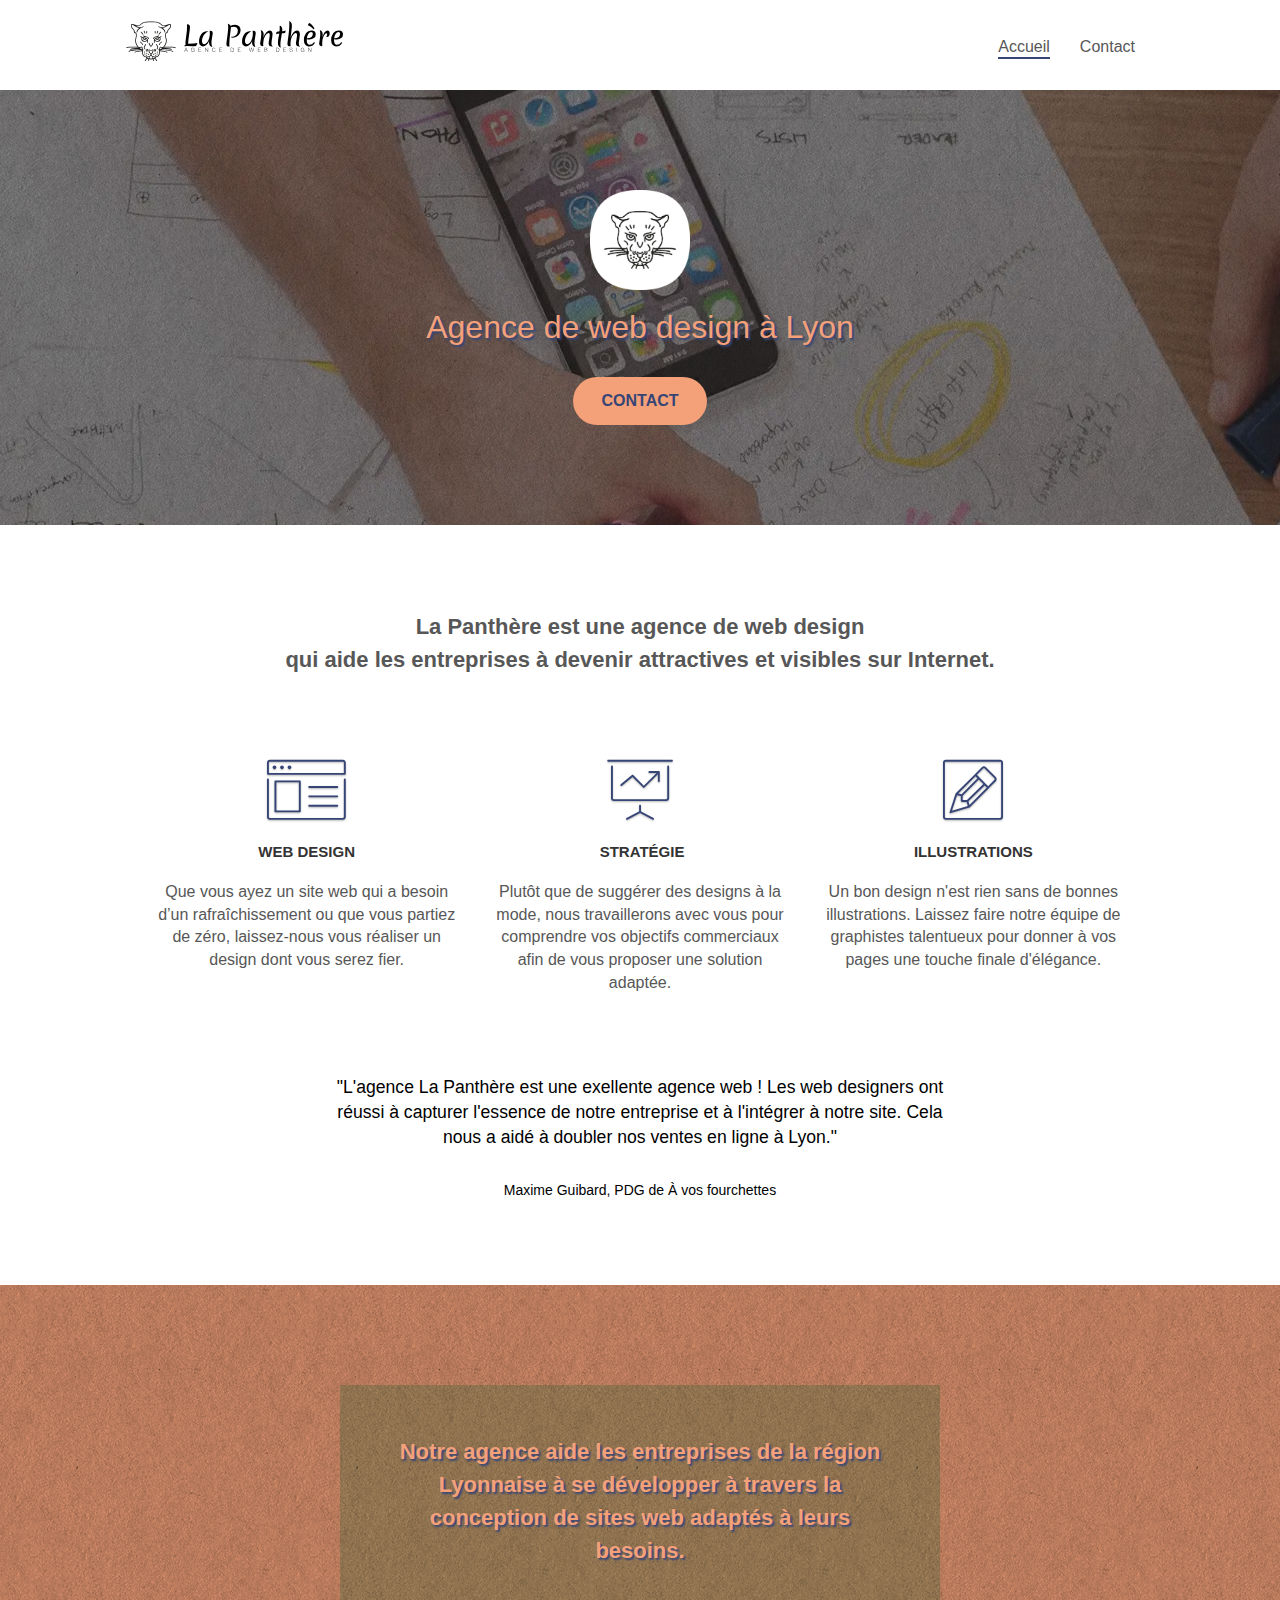
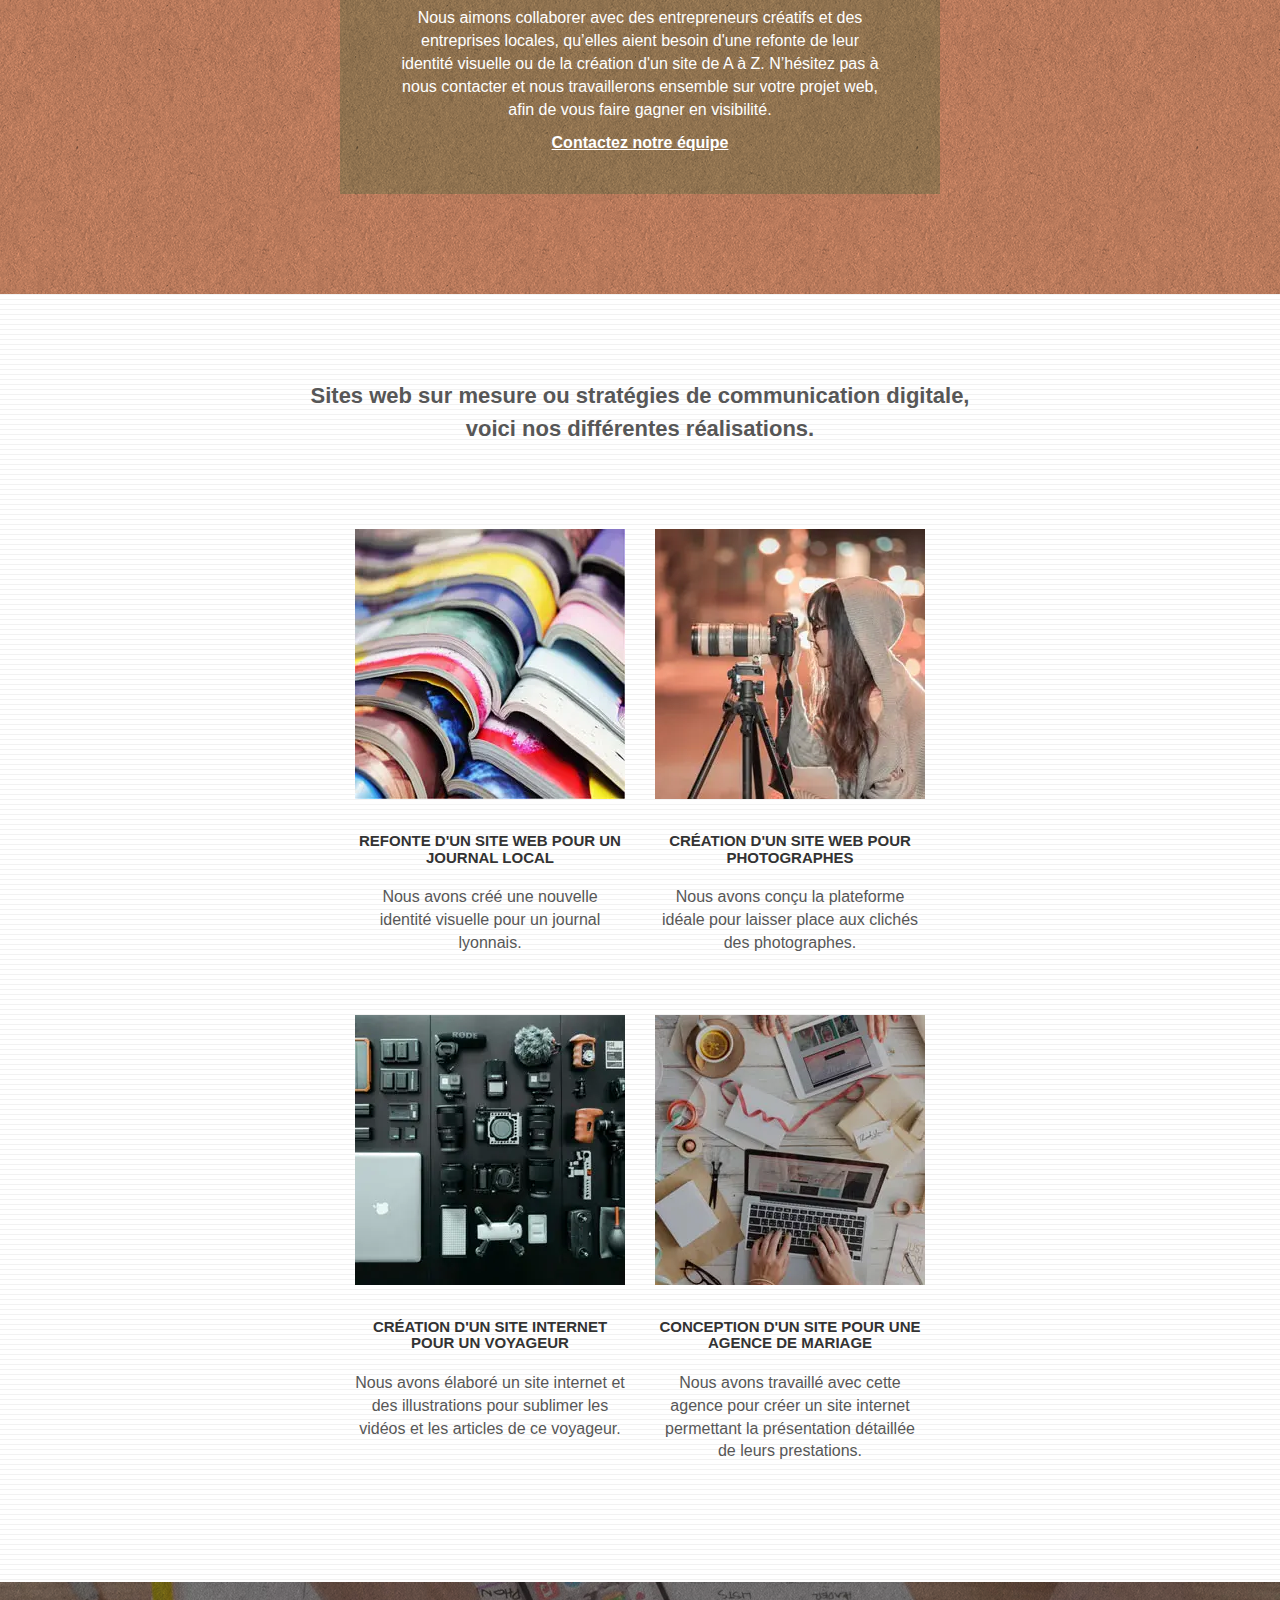
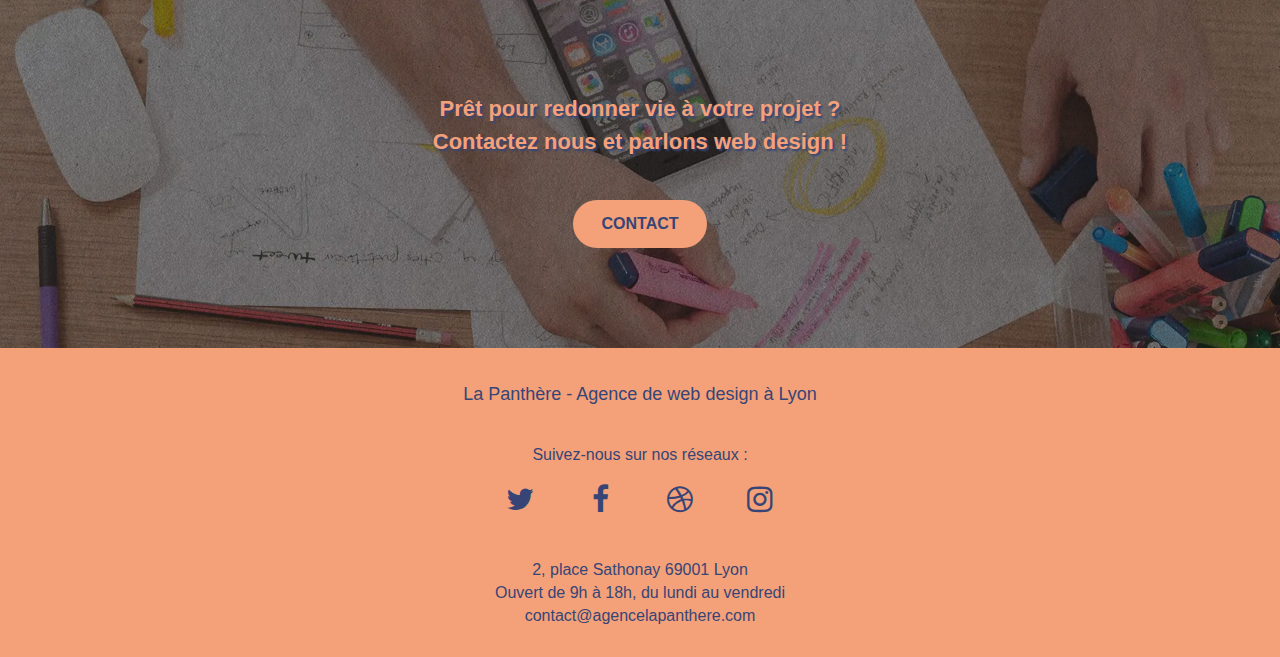
==== index.html @ 36371108 "Define current page on link logo with aria-current attribute" ====
<!doctype html>
<html lang="fr">
<head>
    <meta charset="utf-8">
    <meta name="description" content="La Panthère, Agence de Web design à Lyon, aide les entreprises à devenir attractives et visibles sur internet.">
    <meta name="viewport" content="width=device-width, initial-scale=1.0, viewport-fit=cover">
    <link rel="shortcut icon" type="image/png" href="favicon.jpg">
	<link rel="stylesheet" type="text/css" href="./css/bootstrap.css">
	<link rel="stylesheet" type="text/css" href="style.css">
	<link rel="stylesheet" type="text/css" href="./css/font-awesome.css">
	<link rel="stylesheet" type="text/css" href="./css/et-line.css">
	<script src="./js/jquery-2.1.0.min.js"></script>
	<script src="./js/bootstrap.min.js"></script>
	<script src="./js/blocs.min.js"></script>
	<script src="./js/jquery.touchSwipe.min.js" defer></script>
    <title>Agence de Web design à Lyon - La Panthère</title>
	<!-- Analytics -->
	<!-- Analytics END -->
</head>
<body>
	<!-- Principal conteneur -->
	<div class="page-container">
		<!-- bloc-0 -->
		<header class="bloc bgc-white l-bloc " id="bloc-0">
			<div class="container bloc-sm">
				<nav class="navbar row" aria-label="navigation interne">
					<div class="navbar-header">
						<a href="index.html">
							<img src="img/logo/logo-agence-la-panthere-monochrome.svg" alt="La Panthère, Agence de Web design - Page d’accueil" height="40" aria-current="page"/>
						</a>
						<button id="nav-toggle" type="button" class="ui-navbar-toggle navbar-toggle" data-toggle="collapse" data-target=".navbar-1">
							<span class="sr-only">Ouvrir le menu de navigation</span><span class="icon-bar"></span><span class="icon-bar"></span><span class="icon-bar"></span>
						</button>
					</div>
					<div class="collapse navbar-collapse navbar-1 special-dropdown-nav">
						<ul class="site-navigation nav navbar-nav">
							<li>
								<a href="index.html" class="header-nav-item" aria-current="page">Accueil</a>
							</li>
							<li>
								<a href="contact.html" class="header-nav-item">Contact</a>
							</li>
						</ul>
					</div>
				</nav>
			</div>
		</header>
		<!-- bloc-0 END -->
		<main>
			<section>
				<!-- bloc-1-presentation -->
				<div class="bloc bgc-dark-slate-blue bg-banniere d-bloc bg-t-edge bloc-bg-texture texture-paper b-parallax" id="bloc-1-hero">
					<div class="container bloc-lg">
						<div class="row tight-width-whitespace">
							<div class="col-sm-12">
								<picture>
									<source srcset="img/logo/logo-agence-la-panthere.webp" type="image/webp">
									<source srcset="img/logo/logo-agence-la-panthere.png" type="image/png"> 
									<img src="img/logo/logo-agence-la-panthere.png" class="center-block image-resize-mode" width="100" alt="Logo La Panthère" />
								</picture>
								<h1 class="text-center hero-bloc-text tc-orange">
									Agence de web design à Lyon
								</h1>
								<div class="col-sm-12 text-center">
									<a href="contact.html" class="button btn-atomic-tangerine btn-rd btn-lg cta-hero">Contact</a>
								</div>
							</div>
						</div>
					</div>
				</div>
				<!-- bloc-1-presentation END -->
				<!-- bloc-2-services -->
				<div class="bloc bgc-white l-bloc" id="bloc-2-services">
					<div class="container bloc-md">
						<div class="row">
							<h2 class="col-sm-12 text-center">
								La Panthère est une agence de web design<br class="desktop-br">
								qui aide les entreprises à devenir attractives et visibles sur Internet. 
							</h2>
						</div>
						<div class="row voffset-lg med-width-whitespace">
							<div class="col-sm-4">
								<div class="text-center">
									<span class="et-icon-browser sm-shadow icon-dark-slate-blue icons icon-lg"></span>
								</div>
								<h3 class="mg-md text-center">
									Web design
								</h3>
								<p class="text-center ">
									Que vous ayez un site web qui a besoin d&rsquo;un rafraîchissement ou que vous partiez de zéro, laissez-nous vous réaliser un design dont vous serez fier.
								</p>
							</div>
							<div class="col-sm-4">
								<div class="text-center">
									<span class="et-icon-presentation sm-shadow icon-dark-slate-blue icons icon-lg"></span>
								</div>
								<h3 class="mg-md text-center">
									&nbsp;Stratégie
								</h3>
								<p class="text-center ">
									Plutôt que de suggérer des designs à la mode, nous travaillerons avec vous pour comprendre vos objectifs commerciaux afin de vous proposer une solution adaptée.
								</p>
							</div>
							<div class="col-sm-4">
								<div class="text-center">
									<span class="et-icon-edit sm-shadow icon-dark-slate-blue icons icon-lg"></span>
								</div>
								<h3 class="mg-md text-center">
									Illustrations
								</h3>
								<p class="text-center ">
									Un bon design n'est rien sans de bonnes illustrations. Laissez faire notre équipe de graphistes talentueux pour donner à vos pages une touche finale d'élégance.
								</p>
							</div>
						</div>
						<div class="row voffset-lg voffset">
							<figure class="col-xs-12 col-md-8 col-md-offset-2 text-center">
								<blockquote>
									"L'agence La Panthère est une exellente agence web&nbsp;! Les web designers ont réussi à capturer l'essence de notre entreprise et à l'intégrer à notre site. Cela nous a aidé à doubler nos ventes en ligne à Lyon."
								</blockquote>
								<figcaption>
									Maxime Guibard, PDG de À vos fourchettes
								</figcaption>
							</figure>
						</div>
					</div>
				</div>
				<!-- bloc-2-services END -->
			</section>
			<!-- bloc-3-what-i-do -->
			<section class="bloc tc-white bgc-atomic-tangerine bg-presentation d-bloc bloc-bg-texture texture-paper b-parallax" id="bloc-3-what-i-do">
				<div class="container bloc-lg">
					<div class="row tight-width-whitespace black-background">
						<div class="col-sm-12">
							<h2 class="mg-md text-center tc-orange">
								Notre agence aide les entreprises de la région Lyonnaise à se développer à travers la conception de sites web adaptés à leurs besoins.
							</h2>
							<p class="text-center tc-white">
								Nous aimons collaborer avec des entrepreneurs créatifs et des entreprises locales, qu’elles aient besoin d'une refonte de leur identité visuelle ou de la création d'un site de A à Z. N’hésitez pas à nous contacter et nous travaillerons ensemble sur votre projet web, afin de vous faire gagner en visibilité.
							</p>
							<a class="text-center ltc-white bold-link" href="contact.html">Contactez notre équipe</a>
						</div>
					</div>
				</div>
			</section>
			<!-- bloc-3-what-i-do END -->
			<!-- bloc-4-portfolio -->
			<section class="bloc bgc-white bg-lines-h2-bg bg-repeat l-bloc" id="bloc-4-portfolio">
				<div class="container bloc-lg">
					<div class="row">
						<h2 class="col-sm-12 text-center">
							Sites web sur mesure ou stratégies de communication digitale,<br class="desktop-br">
							voici nos différentes réalisations.
						</h2>
					</div>
					<div class="row tight-width-whitespace portfolio-row">
						<article class="col-sm-6 flex-column">
							<a href="#" data-lightbox="img/portfolio/600px/pile-de-journaux-ouverts.jpg" data-gallery-id="gallery-1" data-caption="Refonte d'un site web pour un journal local" data-frame="snapshot-lb">
								<picture>
									<source srcset="img/portfolio/270px/pile-de-journaux-ouverts.webp" type="image/webp">
									<source srcset="img/portfolio/270px/pile-de-journaux-ouverts.jpg" type="image/jpeg"> 
									<img src="img/portfolio/270px/pile-de-journaux-ouverts.jpg" alt="Pile de journaux ouverts" class="img-responsive portfolio-thumb" />
								</picture>
							</a>
							<h3 class="mg-md text-center">
								Refonte d'un site web pour un journal local
							</h3>
							<p class="text-center">
								Nous avons créé une nouvelle identité visuelle pour un journal lyonnais.
							</p>
						</article>
						<article class="col-sm-6 flex-column">
							<a href="#" data-lightbox="img/portfolio/600px/photographe-realisant-une-prise de-vue.jpg" data-gallery-id="gallery-1" data-caption="Création d'un site web pour photographes" data-frame="snapshot-lb">
								<picture>
									<source srcset="img/portfolio/270px/photographe-realisant-une-prise-de-vue.webp" type="image/webp">
									<source srcset="img/portfolio/270px/photographe-realisant-une-prise-de-vue.jpg" type="image/jpeg"> 
									<img src="img/portfolio/270px/photographe-realisant-une-prise de-vue.jpg" class="img-responsive portfolio-thumb" alt="Photographe réalisant une prise de vue de nuit" />
								</picture>
							</a>
							<h3 class="mg-md text-center">
								Création d'un site web pour photographes
							</h3>
							<p class="text-center">
								Nous avons conçu la plateforme idéale pour laisser place aux clichés des photographes.
							</p>
						</article>
					</div>
					<div class="row tight-width-whitespace portfolio-row">
						<article class="col-sm-6 flex-column">
							<a href="#" data-lightbox="img/portfolio/600px/equipement-et-accessoires-video.jpg" data-gallery-id="gallery-1" data-caption="Création d'un site internet pour un voyageur" data-frame="snapshot-lb">
								<picture>
									<source srcset="img/portfolio/270px/equipement-et-accessoires-video.webp" type="image/webp">
									<source srcset="img/portfolio/270px/equipement-et-accessoires-video.jpg" type="image/jpeg"> 
									<img src="img/portfolio/270px/equipement-et-accessoires-video.jpg" class="img-responsive portfolio-thumb" alt="Équipement et accessoires vidéo divers"/>
								</picture>
							</a>
							<h3 class="mg-md text-center">
								Création d'un site internet pour un voyageur
							</h3>
							<p class="text-center">
								Nous avons élaboré un site internet et des illustrations pour sublimer les vidéos et les articles de ce voyageur.
							</p>
						</article>
						<article class="col-sm-6 flex-column">
							<a href="#" data-lightbox="img/portfolio/600px/planification-de-mariage.jpg" data-gallery-id="gallery-1" data-caption="Conception d'un site pour une agence de mariage" data-frame="snapshot-lb">
								<picture>
									<source srcset="img/portfolio/270px/planification-de-mariage.webp" type="image/webp">
									<source srcset="img/portfolio/270px/planification-de-mariage.jpg" type="image/jpeg"> 
									<img src="img/portfolio/270px/planification-de-mariage.jpg" class="img-responsive portfolio-thumb" alt="Planification d'un mariage" />
								</picture>
							</a>
							<h3 class="mg-md text-center">
								Conception d'un site pour une agence de mariage
							</h3>
							<p class="text-center">
								Nous avons travaillé avec cette agence pour créer un site internet permettant la présentation détaillée de leurs prestations.
							</p>
						</article>
					</div>
				</div>
			</section>
			<!-- bloc-4-portfolio END -->
			<!-- bloc-5-cta -->
			<section class="bloc bgc-dark-slate-blue bg-banniere d-bloc bloc-bg-texture texture-paper" id="bloc-5-cta">
				<div class="container bloc-lg">
					<div class="row">
						<div class="col-sm-12">
							<h2 class="mg-md text-center tc-orange">
								Prêt pour redonner vie à votre projet&nbsp;?<br>Contactez nous et parlons web design&nbsp;!
							</h2>
							<div class="col-sm-12 text-center">
								<a href="contact.html" class="button btn-atomic-tangerine btn-rd btn-lg cta-hero">Contact</a>
							</div>
						</div>
					</div>
				</div>
			</section>
			<!-- bloc-5-cta END -->
		</main>
		<!-- Footer - bloc-8 -->
		<footer class="bloc bgc-atomic-tangerine d-bloc" id="bloc-8">
			<div class="container bloc-sm">
				<div class="row">
					<div class="col-sm-12">
						<h2 class="text-center blue">La Panthère - Agence de web design à Lyon</h2>
						<nav class="row row-no-gutters social" aria-label="navigation externe">
							<h3>Suivez-nous sur nos réseaux&nbsp;:</h3>
							<ul>
								<li class="col-sm-3">
									<a class="social" href="#">
										<span class="fa fa-twitter icon-md btn-blue" aria-hidden="true"></span>
										<span class="sr-only blue">Suivez-nous Twitter</span>
									</a>
								</li>
								<li class="col-sm-3">
									<a class="social" href="#">
										<span class="fa fa-facebook icon-md btn-blue" aria-hidden="true"></span>
										<span class="sr-only blue">Suivez-nous Facebook</span>
									</a>
								</li>
								<li class="col-sm-3">
									<a class="social" href="#">
										<span class="fa fa-dribbble icon-md btn-blue" aria-hidden="true"></span>
										<span class="sr-only blue">Suivez-nous sur Dribbble</span>
									</a>
								</li>
								<li class="col-sm-3">
									<a class="social" href="#">
										<span class="fa fa-instagram icon-md btn-blue" aria-hidden="true"></span>
										<span class="sr-only blue">Suivez-nous sur Instagram</span>
									</a>
								</li>
							</ul>
						</nav>
						<address>
							2, place Sathonay 69001 Lyon<br>
							Ouvert de 9h à 18h, du lundi au vendredi<br>
							contact@agencelapanthere.com
						</address>
					</div>
				</div>
			</div>
		</footer>
		<!-- Footer - bloc-8 END -->
		<!-- ScrollToTop Button -->
		<button class="bloc-button btn scrollToTop" onclick="scrollToTarget('1')">
			<span class="fa fa-chevron-up" aria-hidden="true"></span>
			<span class="sr-only tc-white">Retour en haut de page</span>
		</button>
		<!-- ScrollToTop Button END-->
	</div>
	<!-- Principal conteneur END -->
</body>
</html>
---- style.css ----
body {
    margin: 0;
    padding: 0;
    background: #FFF;
    overflow-x: hidden;
    -webkit-font-smoothing: antialiased;
    -moz-osx-font-smoothing: grayscale;
}

a:hover {
    text-decoration: none;
    cursor: pointer;
}

a:focus-visible,
button:focus-visible,
.form-control:focus,
input:focus-visible {
    outline: 2px solid #CC4E12;
    outline-offset: 4px;
    border-radius: 3px;
    box-shadow: 0 0 0 2px #FFFFFF;
    text-decoration: none;
}

a.cta-hero:focus-visible {
    border-radius: 40px;
}

.form-control:focus {
    border-color: transparent;
}

button.cta-hero {
    border: none;
}

h1,
h2,
h3,
h4,
h5,
h6,
p,
label,
.btn,
a {
    font-family: "helvetica";
    font-weight: 400;
    color: #575757!important;
}

.page-container {
    display: grid;
    grid-template-rows: auto 1fr auto;
    min-height: 100vh;
}

#page-loading-blocs-notifaction {
    position: fixed;
    top: 0;
    bottom: 0;
    width: 100%;
    z-index: 100000;
    background: #FFFFFF url("img/pageload-spinner.gif") no-repeat center center;
}

.bloc {
    width: 100%;
    clear: both;
    background: 50% 50% no-repeat;
    padding: 0 50px;
    -webkit-background-size: cover;
    -moz-background-size: cover;
    -o-background-size: cover;
    background-size: cover;
    position: relative;
}

.bloc .container {
    padding-left: 0;
    padding-right: 0;
}

.bloc-lg {
    padding: 100px 50px;
}

.bloc-md {
    padding: 50px;
}

.bloc-sm {
    padding: 1.25rem 50px;
}

.bg-center,
.bg-l-edge,
.bg-r-edge,
.bg-t-edge,
.bg-b-edge,
.bg-tl-edge,
.bg-bl-edge,
.bg-tr-edge,
.bg-br-edge,
.bg-repeat {
    -webkit-background-size: auto!important;
    -moz-background-size: auto!important;
    -o-background-size: auto!important;
    background-size: auto!important;
}

.bg-repeat {
    background: repeat;
}

.bg-t-edge {
    background: top no-repeat;
}

.bloc-bg-texture::before {
    content: "";
    background-size: 2px 2px;
    position: absolute;
    top: 0;
    bottom: 0;
    left: 0;
    right: 0;
}

.texture-paper::before {
    background-image: url("img/background/texture-paper.webp");
    background-size: 280px 280px;
}

.b-parallax {
    background-attachment: fixed;
}

.d-bloc {
    color: rgba(255, 255, 255, .7);
}

.d-bloc button:hover {
    color: rgba(255, 255, 255, .9);
}

.d-bloc .icon-round,
.d-bloc .icon-square,
.d-bloc .icon-rounded,
.d-bloc .icon-semi-rounded-a,
.d-bloc .icon-semi-rounded-b {
    border-color: rgba(255, 255, 255, .9);
}

.d-bloc .divider-h span {
    border-color: rgba(255, 255, 255, .2);
}

.d-bloc .a-btn,
.d-bloc .navbar a,
.d-bloc .navbar-brand,
.d-bloc a .icon-sm,
.d-bloc a .icon-md,
.d-bloc a .icon-lg,
.d-bloc a .icon-xl,
.d-bloc h1 a,
.d-bloc h2 a,
.d-bloc h3 a,
.d-bloc h4 a,
.d-bloc h5 a,
.d-bloc h6 a,
.d-bloc p a {
    color: #364576;
    transform: scale(1);
    transition: all 0.25s;
}

.d-bloc .a-btn:hover,
.d-bloc .navbar a:hover,
.d-bloc .navbar-brand:hover,
.d-bloc a:hover .icon-sm,
.d-bloc a:hover .icon-md,
.d-bloc a:hover .icon-lg,
.d-bloc a:hover .icon-xl,
.d-bloc h1 a:hover,
.d-bloc h2 a:hover,
.d-bloc h3 a:hover,
.d-bloc h4 a:hover,
.d-bloc h5 a:hover,
.d-bloc h6 a:hover,
.d-bloc p a:hover {
    color: #7C2F0A!important;
    transform: scale(1.2);
}

.d-bloc .navbar-toggle .icon-bar {
    background: rgba(255, 255, 255, 1);
}

.d-bloc .btn-wire,
.d-bloc .btn-wire:hover {
    color: rgba(255, 255, 255, 1);
    border-color: rgba(255, 255, 255, 1);
}

.d-bloc .panel {
    color: rgba(0, 0, 0, .5);
}

.d-bloc .panel button:hover {
    color: rgba(0, 0, 0, .7);
}

.d-bloc .panel icon {
    border-color: rgba(0, 0, 0, .7);
}

.d-bloc .panel .divider-h span {
    border-color: rgba(0, 0, 0, .1);
}

.d-bloc .panel .a-btn {
    color: rgba(0, 0, 0, .6);
}

.d-bloc .panel .a-btn:hover {
    color: rgba(0, 0, 0, 1);
}

.d-bloc .panel .btn-wire,
.d-bloc .panel .btn-wire:hover {
    color: rgba(0, 0, 0, .7);
    border-color: rgba(0, 0, 0, .3);
}

.d-bloc .panel,
.l-bloc {
    color: rgba(0, 0, 0, .5);
}

.d-bloc .panel button:hover,
.l-bloc button:hover {
    color: rgba(0, 0, 0, .7);
}

.l-bloc .icon-round,
.l-bloc .icon-square,
.l-bloc .icon-rounded,
.l-bloc .icon-semi-rounded-a,
.l-bloc .icon-semi-rounded-b {
    border-color: rgba(0, 0, 0, .7);
}

.d-bloc .panel .divider-h span,
.l-bloc .divider-h span {
    border-color: rgba(0, 0, 0, .1);
}

.d-bloc .panel .a-btn,
.l-bloc .a-btn,
.l-bloc .navbar a,
.l-bloc .navbar-brand,
.l-bloc a .icon-sm,
.l-bloc a .icon-md,
.l-bloc a .icon-lg,
.l-bloc a .icon-xl,
.l-bloc h1 a,
.l-bloc h2 a,
.l-bloc h3 a,
.l-bloc h4 a,
.l-bloc h5 a,
.l-bloc h6 a,
.l-bloc p a {
    color: rgba(0, 0, 0, .6);
}

.d-bloc .panel .a-btn:hover,
.l-bloc .a-btn:hover,
.l-bloc .navbar a:hover,
.l-bloc .navbar-brand:hover,
.l-bloc a:hover .icon-sm,
.l-bloc a:hover .icon-md,
.l-bloc a:hover .icon-lg,
.l-bloc a:hover .icon-xl,
.l-bloc h1 a:hover,
.l-bloc h2 a:hover,
.l-bloc h3 a:hover,
.l-bloc h4 a:hover,
.l-bloc h5 a:hover,
.l-bloc h6 a:hover,
.l-bloc p a:hover {
    color: rgba(0, 0, 0, 1);
}

.l-bloc .navbar-toggle .icon-bar {
    color: rgba(0, 0, 0, .6);
}

.d-bloc .panel .btn-wire,
.d-bloc .panel .btn-wire:hover,
.l-bloc .btn-wire,
.l-bloc .btn-wire:hover {
    color: rgba(0, 0, 0, .7);
    border-color: rgba(0, 0, 0, .3);
}

.voffset {
    margin-top: 30px;
}

.voffset-lg {
    margin-top: 60px;
}

.row-no-gutters {
    margin-right: 0;
    margin-left: 0;
}

.row.row-no-gutters > [class^="col-"],
.row.row-no-gutters > [class*=" col-"] {
    padding-right: 0;
    padding-left: 0;
}

#bloc-1-hero h1 {
    font-size: 2rem;
    font-weight: 500;
}

.navbar {
    margin-bottom: 0;
    z-index: 1;
}

.navbar-brand {
    height: auto;
    padding: 3px 15px;
    font-size: 25px;
    font-weight: normal;
    font-weight: 600;
    line-height: 44px;
}

.navbar-brand img {
    max-height: 200px;
    margin: 0 5px 0 0;
    display: inline;
}

.navbar-brand img[src$=svg] {
    min-width: 100px;
}

.nav-center .navbar-brand img {
    margin: 0;
}

.navbar .nav {
    padding-top: 2px;
    margin-right: -16px;
    float: right;
    z-index: 1;
}

.nav > li {
    float: left;
    margin-top: 4px;
    font-size: 1rem;
}

.navbar-nav .open .dropdown-menu > li > a {
    text-align: inherit;
}

.nav > li a:hover,
.nav > li a:focus {
    background: transparent;
}

.header-nav-item::after {
    content: "";
    display: block;
    width: 100%;
    height: 2px;
    background-color: #364576;
    transform: scaleX(0);
    transform-origin: left;
    transition: transform 0.25s;
}

.header-nav-item[aria-current="page"]::after,
.header-nav-item:hover::after {
    transform: scaleX(1);
}

.navbar-toggle {
    border: 0px;
}

.navbar-toggle:hover {
    background: transparent!important;
}

.navbar-toggle .icon-bar {
    background-color: rgba(0, 0, 0, .5);
    width: 26px;
}

.nav-invert .navbar .nav {
    float: left;
}

.nav-invert .navbar-header,
.nav-invert .navbar-brand {
    float: right;
    position: relative;
    z-index: 2;
}

.desktop-br {
    display: none;
}

@media (min-width: 768px) {
    .desktop-br {
        display: inline;
    }
    .site-navigation {
        position: absolute;
        top: 50%;
        right: 20px;
        transform: translate(0, -50%);
        -webkit-transform: translateY(-50%);
    }
    .nav > li .dropdown-menu a,
    .nav > li .dropdown-menu a:hover {
        color: #484848;
    }
    .nav-invert .site-navigation {
        left: 0;
        right: 0;
    }
    .nav-center {
        text-align: center;
    }
    .nav-center .navbar-header {
        width: 100%;
    }
    .nav-center .navbar-header,
    .nav-center .navbar-brand,
    .nav-center .nav > li {
        float: none;
        display: inline-block;
    }
    .nav-center .site-navigation {
        position: relative;
        width: 100%;
        right: 0;
        margin-right: 0px;
        margin-top: 20px;
    }
    .nav-center.mini-nav .navbar-toggle {
        float: none;
        margin: 10px auto 0;
    }
}

.nav > li > .dropdown a {
    background: none!important;
    display: block;
    padding: 14px 15px;
}

nav .caret {
    margin: 0 5px;
}

.dropdown-menu .dropdown-menu {
    top: -8px;
    left: 100%;
}

.dropdown-menu .dropmenu-flow-right {
    top: 100%;
    left: 0;
    margin-left: -1px;
    border-top-left-radius: 0;
    border-top-right-radius: 0;
}

.dropdown-menu .dropdown span {
    border: 4px solid black;
    border-top-color: transparent;
    border-right-color: transparent;
    border-bottom-color: transparent;
    margin: 6px -5px 0 0!important;
    float: right;
}

.mg-md {
    margin-top: 0.625rem;
    margin-bottom: 1.25rem;
}

.mg-lg {
    margin-top: 10px;
    margin-bottom: 40px;
}

.btn.pull-right {
    margin: 0 0 5px 5px;
}

.btn-d,
.btn-d:hover,
.btn-d:focus {
    color: #FFF;
    background: rgba(0, 0, 0, .3);
}

.btn-rd {
    border-radius: 2.5rem;
}

.btn-clean {
    border: 1px solid rgba(0, 0, 0, .08);
    text-shadow: 0 1px 0 rgba(0, 0, 1, .1);
}

.icon-md {
    font-size: 1.875rem!important;
}

.icon-lg {
    font-size: 3.75rem!important;
}

.sm-shadow {
    text-shadow: 0 1px 2px rgba(0, 0, 0, .3);
}

.panel-sq,
.panel-sq .panel-heading,
.panel-sq .panel-footer {
    border-radius: 0;
}

.panel-rd {
    border-radius: 30px;
}

.panel-rd .panel-heading {
    border-radius: 29px 29px 0 0;
}

.panel-rd .panel-footer {
    border-radius: 0 0 29px 29px;
}

.form-control {
    border-color: rgba(0, 0, 0, .1);
    box-shadow: none;
}

.required-input {
    color: #364576!important;
    font-size: 0.875rem;
}

.scrollToTop {
    visibility: hidden;
    width: 2.5rem;
    height: 2.5rem;
    position: fixed;
    bottom: 1.25rem;
    right: 1.25rem;
    opacity: 0;
    z-index: 500;
    color: #F4A179!important;
    background-color: #364576;
    transition: all .25s ease-in-out;
}

.scrollToTop:hover {
    background-color: #7C2F0A;
}

.scrollToTop:hover .fa {
    transform: scale(1.4);
}

.scrollToTop .fa {
    display: flex;
    justify-content: center;
    align-items: center;
    height: 100%;
    font-size: 0.875rem;
    transform: scale(1);
    transform-origin: center 65%;
    transition: all .25s ease-in-out;
}

.showScrollTop {
    visibility: visible;
    opacity: 1;
}

.flex-column {
    display: flex;
    flex-direction: column;
    align-items: center;
}

a[data-lightbox] {
    position: relative;
    display: block;
    text-align: center;
    width: 270px;
}

a[data-lightbox]:hover::before {
    content: "+";
    font-family: "HelveticaNeue-Light", "Helvetica Neue Light", "Helvetica Neue", Helvetica, Arial;
    font-size: 32px;
    width: 50px;
    height: 50px;
    margin-left: -25px;
    border-radius: 50%;
    background: rgba(0, 0, 0, .6);
    color: #FFF;
    font-weight: 100;
    z-index: 1;
    position: absolute;
    top: 50%;
    transform: translateY(-50%);
    -webkit-transform: translateY(-50%);
}

a[data-lightbox]:hover img {
    opacity: 0.6;
    -webkit-animation-fill-mode: none;
    animation-fill-mode: none;
}

#lightbox-modal {
    display: flex;
    align-items: center;
}

#lightbox-modal .modal-dialog {
    width: 90%;
    max-width: 900px;
    margin: 0 auto 0;
}

#lightbox-modal .modal-dialog img {
    max-height: 90vh;
    margin: 0 auto;
}

.lightbox-caption {
    padding: 20px;
    color: #FFF;
    background: rgba(0, 0, 0, .5);
    position: absolute;
    left: 15px;
    right: 15px;
    bottom: 5px;
    text-align: center;
}

.close-lightbox {
    width: 40px;
    height: 40px;
    color: #F4A179;
    font-size: 30px;
    position: absolute;
    top: 20px;
    right: 20px;
    z-index: 20;
    background: #364576;
    border: none;
    line-height: 30px;
    padding: 0 9px 5px;
    font-weight: 700;
    transition: all .2s ease-in-out;
}

.close-lightbox:hover,
.next-lightbox:hover,
.prev-lightbox:hover {
    color: #364576;
    background: #F4A179;
}

.next-lightbox,
.prev-lightbox {
    display: flex;
    justify-content: center;
    align-items: center;
    width: 40px;
    height: 40px;
    font-size: 20px;
    background: #364576;
    transition: all .2s ease-in-out;
    position: absolute;
    top: 45%;
    z-index: 1;
}

.next-lightbox .fa,
.prev-lightbox .fa {
    color: #F4A179;
    transition: all .2s ease-in-out;
}

.next-lightbox:hover .fa,
.prev-lightbox:hover .fa {
    color: #364576;
}

.next-lightbox {
    padding-left: 3px;
    right: 25px;
}

.prev-lightbox {
    padding-right: 3px;
    left: 25px;
}

.snapshot-lb .modal-body {
    padding-bottom: 55px;
}

.snapshot-lb .lightbox-caption {
    padding: 0;
    color: rgba(0, 0, 0, .5);
    background: none;
}

blockquote,
figcaption {
    color: #000000;
}

figcaption {
    font-size: 0.875rem;
}

.container {
    max-width: 62.5rem;
}

.hero-bloc-text {
    font-size: 38px;
}

.hero-bloc-text-sub {
    font-size: 36px;
}

.statement-bloc-text {
    line-height: 26px;
    font-style: italic;
    font-size: 20px;
    text-align: center;
    font-weight: lighter;
    max-width: 520px;
    margin: auto auto auto auto;
}

p {
    font-size: 1rem;
}

.tight-width-whitespace {
    max-width: 37.5rem;
    margin: auto auto auto auto;
}

.h1 {
    font-size: 20px;
    font-family: "Open Sans";
}

.button {
    display: inline-block;
    padding: 6px 12px;
    margin-bottom: 0;
    font-size: 14px;
    font-weight: 400;
    text-align: center;
    white-space: nowrap;
    vertical-align: middle;
    -ms-touch-action: manipulation;
    touch-action: manipulation;
    cursor: pointer;
    -webkit-user-select: none;
    -moz-user-select: none;
    -ms-user-select: none;
    user-select: none;
    background-image: none;
}

.cta-hero {
    height: 3rem;
    margin-top: 1.375rem;
    color: #FFFFFF!important;
    text-transform: uppercase;
    padding: 0 1.75rem;
    font-size: 1rem;
    font-weight: 700;
    line-height: 3rem;
}

nav.social {
    display: flex;
    flex-direction: column;
    align-items: center;
}

nav.social h3 {
    margin-top: 0;
    color: #364576!important;
    font-size: 1rem;
    font-weight: 400;
    text-transform: none;
}

nav.social ul {
    display: flex;
    padding: 0;
    list-style-type: none;
}

.social .col-sm-3 {
    width: auto;
}

a.social {
    width: 3.125rem;
    height: 3.125rem;
    display: flex;
    justify-content: center;
    align-items: center;
    max-width: 400px;
    margin: auto auto auto auto;
}

address {
    margin: 1.5625rem 0 10px;
    color: #364576;
    font-size: 1rem;
    text-align: center;
}

h2 {
    font-size: 1.375rem;
    font-weight: 600;
    line-height: 2.0625rem;
}

h3 {
    font-size: 0.9375rem;
    text-transform: uppercase;
    font-weight: 700;
    color: #333333!important;
}

.med-width-whitespace {
    margin: auto auto auto auto;
    box-shadow: 0px 0px 0px #000000;
}

h1 {
    color: #333333!important;
}

h4 {
    color: #333333!important;
}

#bloc-2-services .container {
    padding: 65px 0;
}

#bloc-2-services h2 {
    margin-bottom: 3.75rem;
}

figure {
    margin-bottom: 20px;
}

#bloc-3-what-i-do h2 {
    margin-bottom: 40px;
}

#bloc-3-what-i-do a {
    display: block;
    font-size: 1rem;
}

#bloc-4-portfolio .container {
    padding: 65px 0;
}

#bloc-4-portfolio h2 {
    margin-bottom: 34px;
}

.icons {
    margin-bottom: 14px;
    margin-top: 24px;
}

.portfolio-thumb {
    margin-bottom: 24px;
}

.portfolio-row {
    margin-bottom: 44px;
    margin-top: 50px;
}

footer h2 {
    margin: 10px 0 2.1875rem;
    font-size: 1.125rem;
    font-weight: 400;
}

label {
    font-size: 0.875rem;
}

.avatar {
    box-shadow: 0px 4px 9px rgba(0, 0, 0, 0.3);
}

.black-background {
    background-color: rgba(165, 147, 99, 0.7);
    padding: 40px 40px 40px 40px;
}

.bold-link {
    font-weight: 900;
    text-decoration: underline!important;
}

.bgc-white {
    background-color: #FFFFFF;
}

.bgc-dark-slate-blue {
    background-color: #364576;
}

.bgc-atomic-tangerine {
    background-color: #F4A179;
}

.tc-white {
    color: #FFFFFF!important;
}

.tc-orange {
    color: #F4A179!important;
    text-shadow: 2px 2px 2px #364576;
}

.blue {
    color: #364576!important;
}

.btn-dark-slate-blue {
    background-color: #364576;
    color: rgba(255, 255, 255, .9)!important;
    transition: background-color 0.35s;
}

.btn-dark-slate-blue:hover {
    background-color: #CC4E12;
}

.btn-atomic-tangerine {
    background-color: #F4A179;
    color: #364576!important;
    transition: all 0.35s;
}

.btn-atomic-tangerine:hover {
    background-color: #364576;
    color: #F4A179!important;
}

.btn-blue {
    color: #364576!important;
}

.btn-blue:hover {
    color: #7C2F0A!important;
}

.ltc-white {
    color: #FFFFFF!important;
}

.ltc-white:hover {
    color: #F4A179!important;
}

.ltc-atomic-tangerine {
    color: #CC4E12!important;
}

.ltc-atomic-tangerine:hover {
    color: #c27956!important;
}

.icon-dark-slate-blue {
    color: #364576!important;
    border-color: #364576!important;
}

.bg-dots-bg {
    background-image: url("img/background/dots-bg.webp");
}

.bg-lines-h2-bg {
    background-image: url("img/background/lines-h2-bg.webp");
}

.bg-banniere {
    background-image: url("img/background/agence-la-panthere.webp");
}

.bg-presentation {
    background-image: url("img/background/image-de-presentation.webp");
}

@media (max-width: 1024px) {
    .bloc {
        padding-left: 20px;
        padding-right: 20px;
    }
    .bloc.full-width-bloc,
    .bloc-tile-2.full-width-bloc .container,
    .bloc-tile-3.full-width-bloc .container,
    .bloc-tile-4.full-width-bloc .container {
        padding-left: 0;
        padding-right: 0;
    }
    .navbar-header img {
        margin-left: 20px;
    }
}

@media (max-width: 992px) and (min-width: 768px) {
    .navbar .nav {
        max-width: 80%
    }
    .nav-center.navbar .nav {
        max-width: 100%
    }
}

@media only screen and (min-device-width: 768px) and (max-device-width: 1024px) and (orientation: landscape) {
    .b-parallax {
        background-attachment: scroll;
    }
}

@media only screen and (min-device-width: 1024px) and (max-device-width: 1366px) and (-webkit-min-device-pixel-ratio: 1.5) {
    .b-parallax {
        background-attachment: scroll;
    }
}

@media (max-width: 991px) {
    .container {
        width: 100%;
    }
    .b-parallax {
        background-attachment: scroll;
    }
    .page-container,
    #hero-bloc {
        overflow-x: hidden;
        position: relative;
    }
    .bloc {
        padding-left: constant(safe-area-inset-left);
        padding-right: constant(safe-area-inset-right);
    }
    .bloc-group,
    .bloc-group .bloc {
        display: block;
        width: 100%;
    }
    .bloc-fill-screen .fill-bloc-top-edge,
    .bloc-fill-screen .fill-bloc-bottom-edge {
        padding: 0 20px;
        padding-left: constant(safe-area-inset-left);
        padding-right: constant(safe-area-inset-right);
    }
}

@media (max-width: 767px) {
    .page-container {
        overflow-x: hidden;
        position: relative;
    }
    h1,
    h2,
    h3,
    h4,
    h5,
    h6,
    p,
    #disqus_thread {
        padding-left: 10px!important;
        padding-right: 10px!important;
    }
    .b-parallax {
        background-attachment: scroll;
    }
    .navbar .nav {
        padding-top: 0;
        border-top: 1px solid rgba(0, 0, 0, .2);
        float: none!important;
    }
    .navbar.row {
        margin-left: 0;
        margin-right: 0;
    }
    .site-navigation {
        position: inherit;
        transform: none;
        -webkit-transform: none;
        -ms-transform: none;
    }
    .nav > li {
        margin-top: 0;
        border-bottom: 1px solid rgba(0, 0, 0, .1);
        background: rgba(0, 0, 0, .05);
        text-align: left;
        padding-left: 15px;
        width: 100%;
    }
    .nav > li:hover {
        background: rgba(0, 0, 0, .08);
    }
    .header-nav-item {
        width: fit-content;
        margin: 0 auto;
    }
    .dropdown .dropdown a .caret {
        float: none;
        margin: 5px 0 0 10px!important;
        border: 4px solid black;
        border-bottom-color: transparent;
        border-right-color: transparent;
        border-left-color: transparent;
    }
    #hero-bloc .navbar .nav {
        background: rgba(0, 0, 0, .8);
    }
    #hero-bloc .navbar .nav a {
        color: rgba(255, 255, 255, .6);
    }
    .hero {
        padding: 50px 0;
    }
    .hero-nav {
        left: -1px;
        right: -1px;
    }
    .navbar-collapse {
        padding: 0;
        overflow-x: hidden;
        -webkit-box-shadow: none;
        box-shadow: none;
    }
    .navbar-brand img {
        max-height: 40px;
        width: auto;
    }
    .nav-invert .navbar-header {
        float: none;
        width: 100%;
    }
    .nav-invert .navbar-toggle {
        float: left;
        margin-left: 10px;
    }
    .bloc {
        padding-left: 0;
        padding-right: 0;
    }
    .bloc-xxl,
    .bloc-xl,
    .bloc-lg {
        padding: 40px 0;
    }
    .bloc-sm,
    .bloc-md {
        padding-left: 0;
        padding-right: 0;
    }
    .bloc-tile-2 .container,
    .bloc-tile-3 .container,
    .bloc-tile-4 .container,
    .bloc-fill-screen .fill-bloc-top-edge,
    .bloc-fill-screen .fill-bloc-bottom-edge {
        padding-left: 0;
        padding-right: 0;
    }
    .a-block {
        padding: 0 10px;
    }
    .btn-dwn {
        display: none;
    }
    .voffset {
        margin-top: 5px;
    }
    .voffset-md {
        margin-top: 20px;
    }
    .voffset-lg {
        margin-top: 30px;
    }
    form {
        padding: 5px;
    }
    .close-lightbox {
        display: inline-block;
    }
    .blocsapp-device-iphone5 {
        background-size: 216px 425px;
        padding-top: 60px;
        width: 216px;
        height: 425px;
    }
    .blocsapp-device-iphone5 img {
        width: 180px;
        height: 320px;
    }
}

@media (max-width: 400px) {
    .bloc {
        padding-left: 0;
        padding-right: 0;
    }
}

@media (max-width: 767px) {
    .bloc-mob-center-text {
        text-align: center;
    }
    #bloc-2-services h2 {
        margin-bottom: 20px;
    }
    figure {
        margin-top: 25px;
    }
    #bloc-2-services h2,
    #bloc-4-portfolio h2 {
        padding: 0 25px!important;
    }
    .black-background {
        padding: 40px 0;
    }
    .portfolio-row article:first-child {
        margin-bottom: 60px;
    }
    #bloc-6 h1 {
        margin-bottom: 40px;
    }
    #bloc-7 .container {
        padding: 0 15px;
    }
    #bloc-7 h2 {
        margin: 65px 0 40px;
    }
    .form-group {
        margin-bottom: 35px;
    }
    p.required-input {
        margin-bottom: 45px;
    }
    button[type="submit"] {
        margin-bottom: 65px;
    }
}
---- css/et-line.css ----
@font-face {
    font-family: et-line;
    src: url(../fonts/et-line.eot);
    src: url(../fonts/et-line.eot?#iefix) format('embedded-opentype'), url(../fonts/et-line.woff) format('woff'), url(../fonts/et-line.ttf) format('truetype'), url(../fonts/et-line.svg#et-line) format('svg');
    font-weight: 400;
    font-style: normal
}

.et-icon-adjustments,
.et-icon-alarmclock,
.et-icon-anchor,
.et-icon-aperture,
.et-icon-attachment,
.et-icon-bargraph,
.et-icon-basket,
.et-icon-beaker,
.et-icon-bike,
.et-icon-book-open,
.et-icon-briefcase,
.et-icon-browser,
.et-icon-calendar,
.et-icon-camera,
.et-icon-caution,
.et-icon-chat,
.et-icon-circle-compass,
.et-icon-clipboard,
.et-icon-clock,
.et-icon-cloud,
.et-icon-compass,
.et-icon-desktop,
.et-icon-dial,
.et-icon-document,
.et-icon-documents,
.et-icon-download,
.et-icon-dribbble,
.et-icon-edit,
.et-icon-envelope,
.et-icon-expand,
.et-icon-facebook,
.et-icon-flag,
.et-icon-focus,
.et-icon-gears,
.et-icon-genius,
.et-icon-gift,
.et-icon-global,
.et-icon-globe,
.et-icon-googleplus,
.et-icon-grid,
.et-icon-happy,
.et-icon-hazardous,
.et-icon-heart,
.et-icon-hotairballoon,
.et-icon-hourglass,
.et-icon-key,
.et-icon-laptop,
.et-icon-layers,
.et-icon-lifesaver,
.et-icon-lightbulb,
.et-icon-linegraph,
.et-icon-linkedin,
.et-icon-lock,
.et-icon-magnifying-glass,
.et-icon-map,
.et-icon-map-pin,
.et-icon-megaphone,
.et-icon-mic,
.et-icon-mobile,
.et-icon-newspaper,
.et-icon-notebook,
.et-icon-paintbrush,
.et-icon-paperclip,
.et-icon-pencil,
.et-icon-phone,
.et-icon-picture,
.et-icon-pictures,
.et-icon-piechart,
.et-icon-presentation,
.et-icon-pricetags,
.et-icon-printer,
.et-icon-profile-female,
.et-icon-profile-male,
.et-icon-puzzle,
.et-icon-quote,
.et-icon-recycle,
.et-icon-refresh,
.et-icon-ribbon,
.et-icon-rss,
.et-icon-sad,
.et-icon-scissors,
.et-icon-scope,
.et-icon-search,
.et-icon-shield,
.et-icon-speedometer,
.et-icon-strategy,
.et-icon-streetsign,
.et-icon-tablet,
.et-icon-target,
.et-icon-telescope,
.et-icon-toolbox,
.et-icon-tools,
.et-icon-tools-2,
.et-icon-trophy,
.et-icon-tumblr,
.et-icon-twitter,
.et-icon-upload,
.et-icon-video,
.et-icon-wallet,
.et-icon-wine {
    font-family: et-line;
    speak: none;
    font-style: normal;
    font-weight: 400;
    font-variant: normal;
    text-transform: none;
    line-height: 1;
    -webkit-font-smoothing: antialiased;
    -moz-osx-font-smoothing: grayscale;
    display: inline-block
}

.et-icon-mobile:before {
    content: "\e000"
}

.et-icon-laptop:before {
    content: "\e001"
}

.et-icon-desktop:before {
    content: "\e002"
}

.et-icon-tablet:before {
    content: "\e003"
}

.et-icon-phone:before {
    content: "\e004"
}

.et-icon-document:before {
    content: "\e005"
}

.et-icon-documents:before {
    content: "\e006"
}

.et-icon-search:before {
    content: "\e007"
}

.et-icon-clipboard:before {
    content: "\e008"
}

.et-icon-newspaper:before {
    content: "\e009"
}

.et-icon-notebook:before {
    content: "\e00a"
}

.et-icon-book-open:before {
    content: "\e00b"
}

.et-icon-browser:before {
    content: "\e00c"
}

.et-icon-calendar:before {
    content: "\e00d"
}

.et-icon-presentation:before {
    content: "\e00e"
}

.et-icon-picture:before {
    content: "\e00f"
}

.et-icon-pictures:before {
    content: "\e010"
}

.et-icon-video:before {
    content: "\e011"
}

.et-icon-camera:before {
    content: "\e012"
}

.et-icon-printer:before {
    content: "\e013"
}

.et-icon-toolbox:before {
    content: "\e014"
}

.et-icon-briefcase:before {
    content: "\e015"
}

.et-icon-wallet:before {
    content: "\e016"
}

.et-icon-gift:before {
    content: "\e017"
}

.et-icon-bargraph:before {
    content: "\e018"
}

.et-icon-grid:before {
    content: "\e019"
}

.et-icon-expand:before {
    content: "\e01a"
}

.et-icon-focus:before {
    content: "\e01b"
}

.et-icon-edit:before {
    content: "\e01c"
}

.et-icon-adjustments:before {
    content: "\e01d"
}

.et-icon-ribbon:before {
    content: "\e01e"
}

.et-icon-hourglass:before {
    content: "\e01f"
}

.et-icon-lock:before {
    content: "\e020"
}

.et-icon-megaphone:before {
    content: "\e021"
}

.et-icon-shield:before {
    content: "\e022"
}

.et-icon-trophy:before {
    content: "\e023"
}

.et-icon-flag:before {
    content: "\e024"
}

.et-icon-map:before {
    content: "\e025"
}

.et-icon-puzzle:before {
    content: "\e026"
}

.et-icon-basket:before {
    content: "\e027"
}

.et-icon-envelope:before {
    content: "\e028"
}

.et-icon-streetsign:before {
    content: "\e029"
}

.et-icon-telescope:before {
    content: "\e02a"
}

.et-icon-gears:before {
    content: "\e02b"
}

.et-icon-key:before {
    content: "\e02c"
}

.et-icon-paperclip:before {
    content: "\e02d"
}

.et-icon-attachment:before {
    content: "\e02e"
}

.et-icon-pricetags:before {
    content: "\e02f"
}

.et-icon-lightbulb:before {
    content: "\e030"
}

.et-icon-layers:before {
    content: "\e031"
}

.et-icon-pencil:before {
    content: "\e032"
}

.et-icon-tools:before {
    content: "\e033"
}

.et-icon-tools-2:before {
    content: "\e034"
}

.et-icon-scissors:before {
    content: "\e035"
}

.et-icon-paintbrush:before {
    content: "\e036"
}

.et-icon-magnifying-glass:before {
    content: "\e037"
}

.et-icon-circle-compass:before {
    content: "\e038"
}

.et-icon-linegraph:before {
    content: "\e039"
}

.et-icon-mic:before {
    content: "\e03a"
}

.et-icon-strategy:before {
    content: "\e03b"
}

.et-icon-beaker:before {
    content: "\e03c"
}

.et-icon-caution:before {
    content: "\e03d"
}

.et-icon-recycle:before {
    content: "\e03e"
}

.et-icon-anchor:before {
    content: "\e03f"
}

.et-icon-profile-male:before {
    content: "\e040"
}

.et-icon-profile-female:before {
    content: "\e041"
}

.et-icon-bike:before {
    content: "\e042"
}

.et-icon-wine:before {
    content: "\e043"
}

.et-icon-hotairballoon:before {
    content: "\e044"
}

.et-icon-globe:before {
    content: "\e045"
}

.et-icon-genius:before {
    content: "\e046"
}

.et-icon-map-pin:before {
    content: "\e047"
}

.et-icon-dial:before {
    content: "\e048"
}

.et-icon-chat:before {
    content: "\e049"
}

.et-icon-heart:before {
    content: "\e04a"
}

.et-icon-cloud:before {
    content: "\e04b"
}

.et-icon-upload:before {
    content: "\e04c"
}

.et-icon-download:before {
    content: "\e04d"
}

.et-icon-target:before {
    content: "\e04e"
}

.et-icon-hazardous:before {
    content: "\e04f"
}

.et-icon-piechart:before {
    content: "\e050"
}

.et-icon-speedometer:before {
    content: "\e051"
}

.et-icon-global:before {
    content: "\e052"
}

.et-icon-compass:before {
    content: "\e053"
}

.et-icon-lifesaver:before {
    content: "\e054"
}

.et-icon-clock:before {
    content: "\e055"
}

.et-icon-aperture:before {
    content: "\e056"
}

.et-icon-quote:before {
    content: "\e057"
}

.et-icon-scope:before {
    content: "\e058"
}

.et-icon-alarmclock:before {
    content: "\e059"
}

.et-icon-refresh:before {
    content: "\e05a"
}

.et-icon-happy:before {
    content: "\e05b"
}

.et-icon-sad:before {
    content: "\e05c"
}

.et-icon-facebook:before {
    content: "\e05d"
}

.et-icon-twitter:before {
    content: "\e05e"
}

.et-icon-googleplus:before {
    content: "\e05f"
}

.et-icon-rss:before {
    content: "\e060"
}

.et-icon-tumblr:before {
    content: "\e061"
}

.et-icon-linkedin:before {
    content: "\e062"
}

.et-icon-dribbble:before {
    content: "\e063"
}
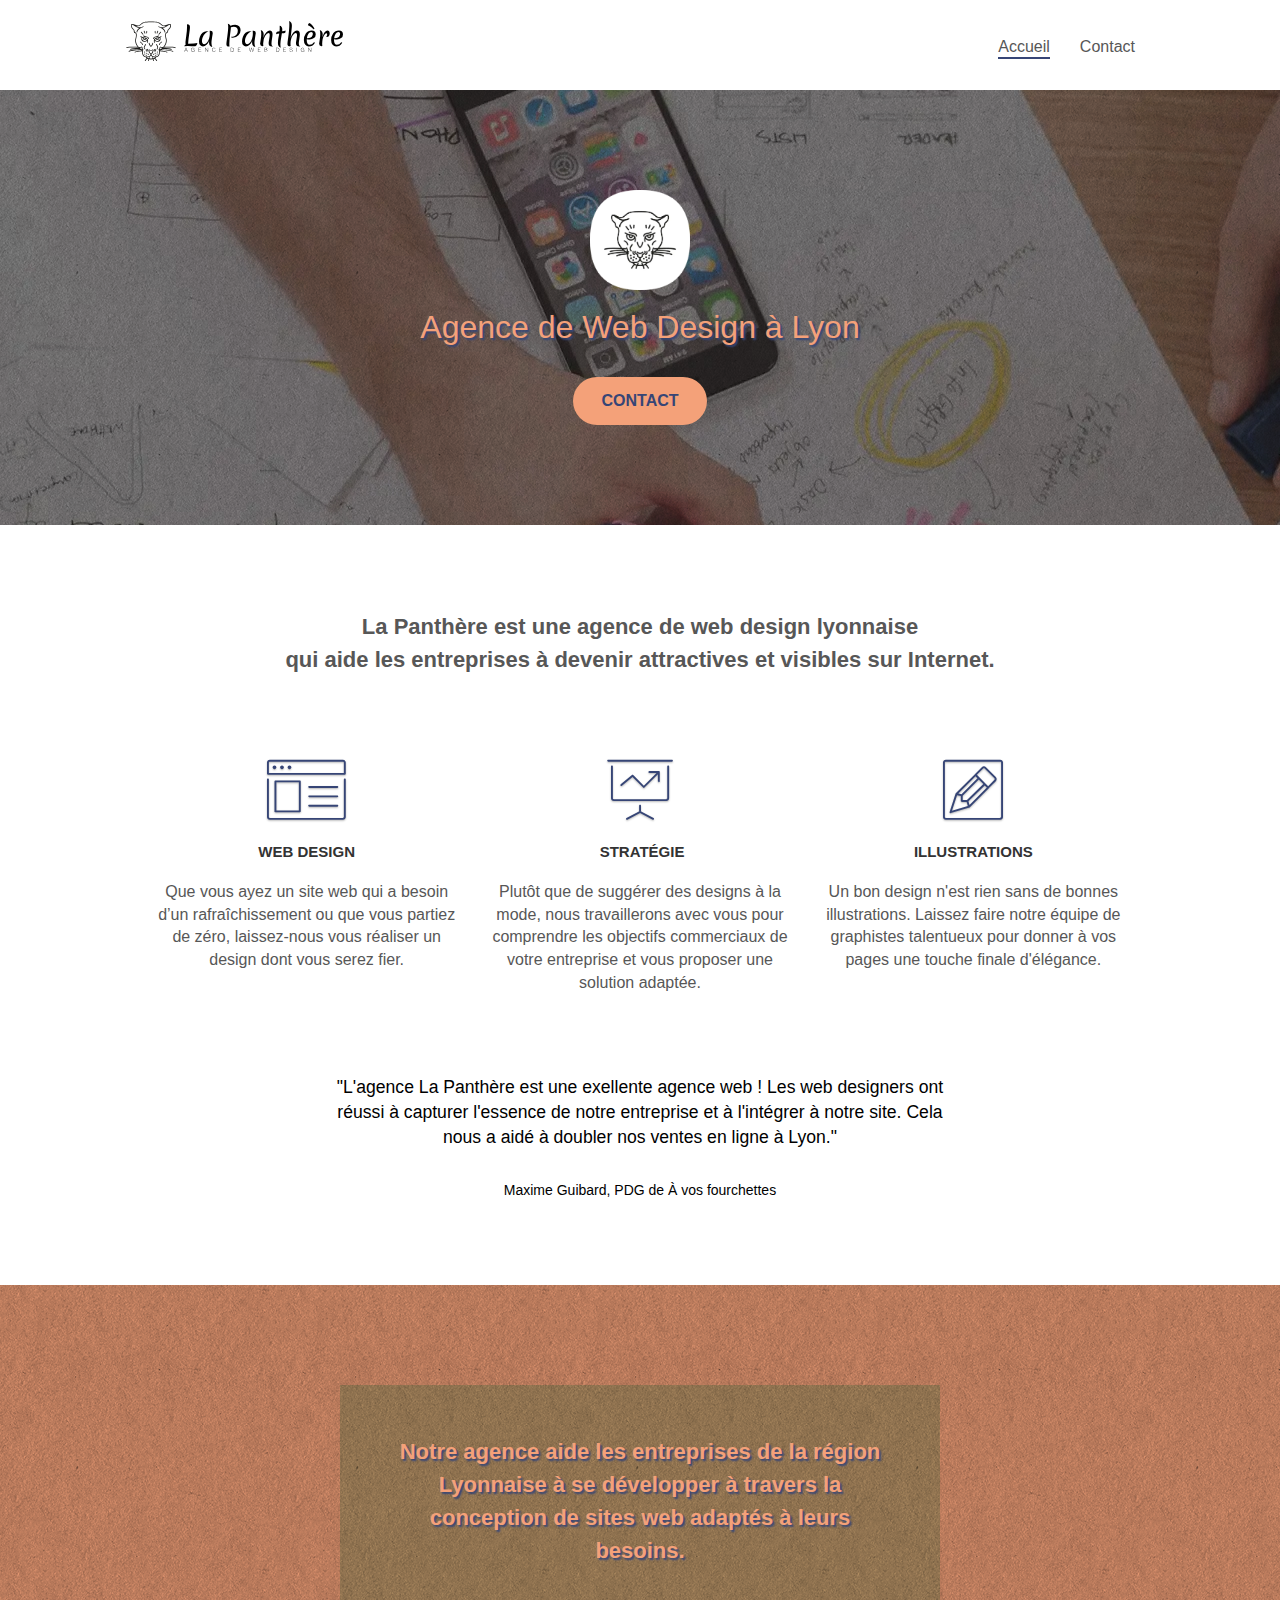
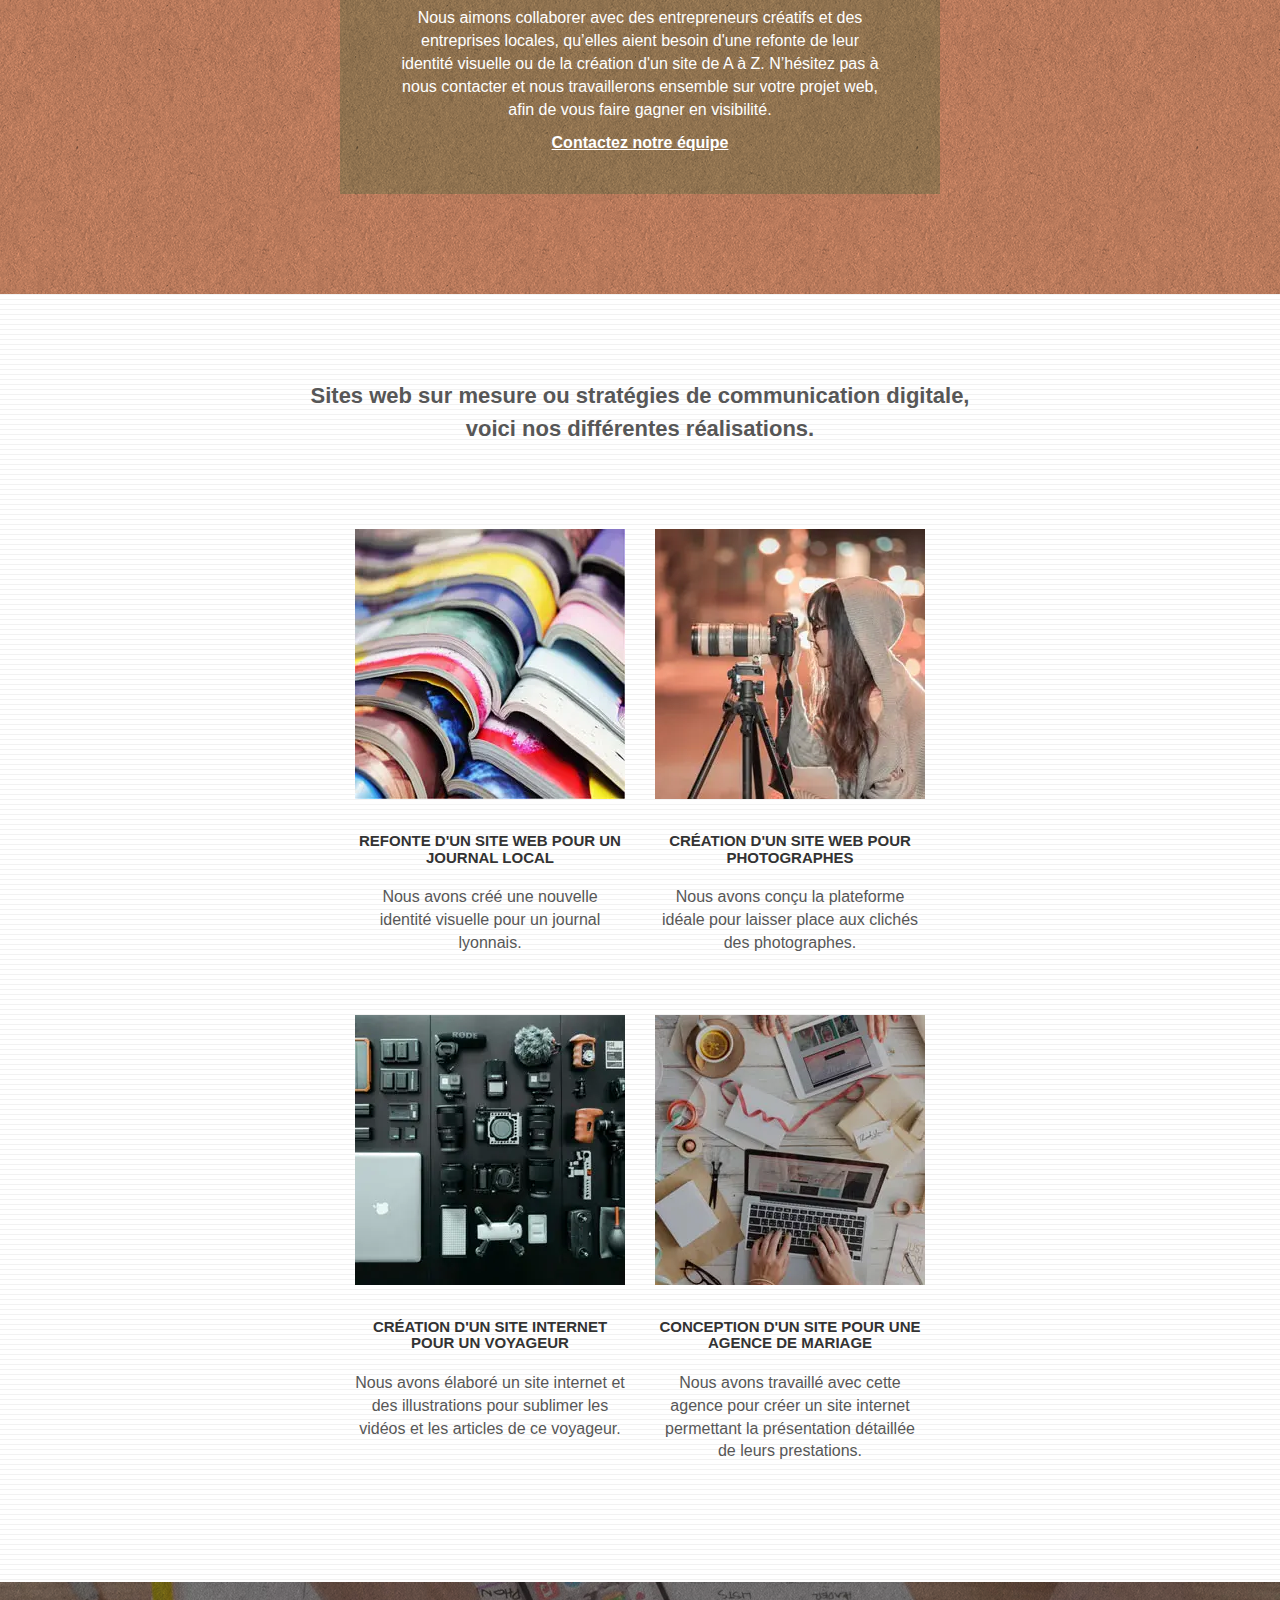
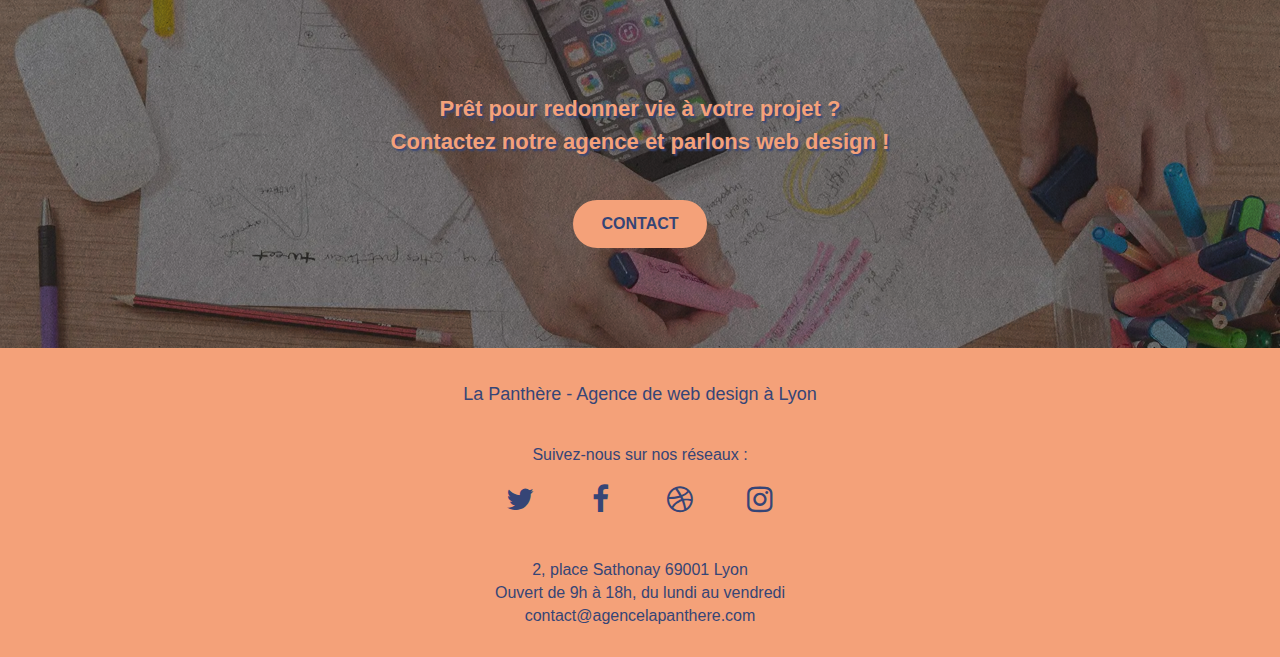
==== commit 2818f553: "Rework text content" ====
--- a/index.html
+++ b/index.html
@@ -9,11 +9,11 @@
 	<link rel="stylesheet" type="text/css" href="style.css">
 	<link rel="stylesheet" type="text/css" href="./css/font-awesome.css">
 	<link rel="stylesheet" type="text/css" href="./css/et-line.css">
-	<script src="./js/jquery-2.1.0.min.js"></script>
-	<script src="./js/bootstrap.min.js"></script>
-	<script src="./js/blocs.min.js"></script>
+	<script src="./js/jquery-2.1.0.min.js" defer></script>
+	<script src="./js/bootstrap.min.js" defer></script>
+	<script src="./js/blocs.min.js" defer></script>
 	<script src="./js/jquery.touchSwipe.min.js" defer></script>
-    <title>Agence de Web design à Lyon - La Panthère</title>
+    <title>La Panthère, Agence de Web design à Lyon, accompagne votre entreprise</title>
 	<!-- Analytics -->
 	<!-- Analytics END -->
 </head>
@@ -59,7 +59,7 @@
 									<img src="img/logo/logo-agence-la-panthere.png" class="center-block image-resize-mode" width="100" alt="Logo La Panthère" />
 								</picture>
 								<h1 class="text-center hero-bloc-text tc-orange">
-									Agence de web design à Lyon
+									Agence de Web Design à Lyon
 								</h1>
 								<div class="col-sm-12 text-center">
 									<a href="contact.html" class="button btn-atomic-tangerine btn-rd btn-lg cta-hero">Contact</a>
@@ -74,7 +74,7 @@
 					<div class="container bloc-md">
 						<div class="row">
 							<h2 class="col-sm-12 text-center">
-								La Panthère est une agence de web design<br class="desktop-br">
+								La Panthère est une agence de web design lyonnaise<br class="desktop-br">
 								qui aide les entreprises à devenir attractives et visibles sur Internet. 
 							</h2>
 						</div>
@@ -98,7 +98,7 @@
 									&nbsp;Stratégie
 								</h3>
 								<p class="text-center ">
-									Plutôt que de suggérer des designs à la mode, nous travaillerons avec vous pour comprendre vos objectifs commerciaux afin de vous proposer une solution adaptée.
+									Plutôt que de suggérer des designs à la mode, nous travaillerons avec vous pour comprendre les objectifs commerciaux de votre entreprise et vous proposer une solution adaptée.
 								</p>
 							</div>
 							<div class="col-sm-4">
@@ -226,7 +226,7 @@
 					<div class="row">
 						<div class="col-sm-12">
 							<h2 class="mg-md text-center tc-orange">
-								Prêt pour redonner vie à votre projet&nbsp;?<br>Contactez nous et parlons web design&nbsp;!
+								Prêt pour redonner vie à votre projet&nbsp;?<br>Contactez notre agence et parlons web design&nbsp;!
 							</h2>
 							<div class="col-sm-12 text-center">
 								<a href="contact.html" class="button btn-atomic-tangerine btn-rd btn-lg cta-hero">Contact</a>
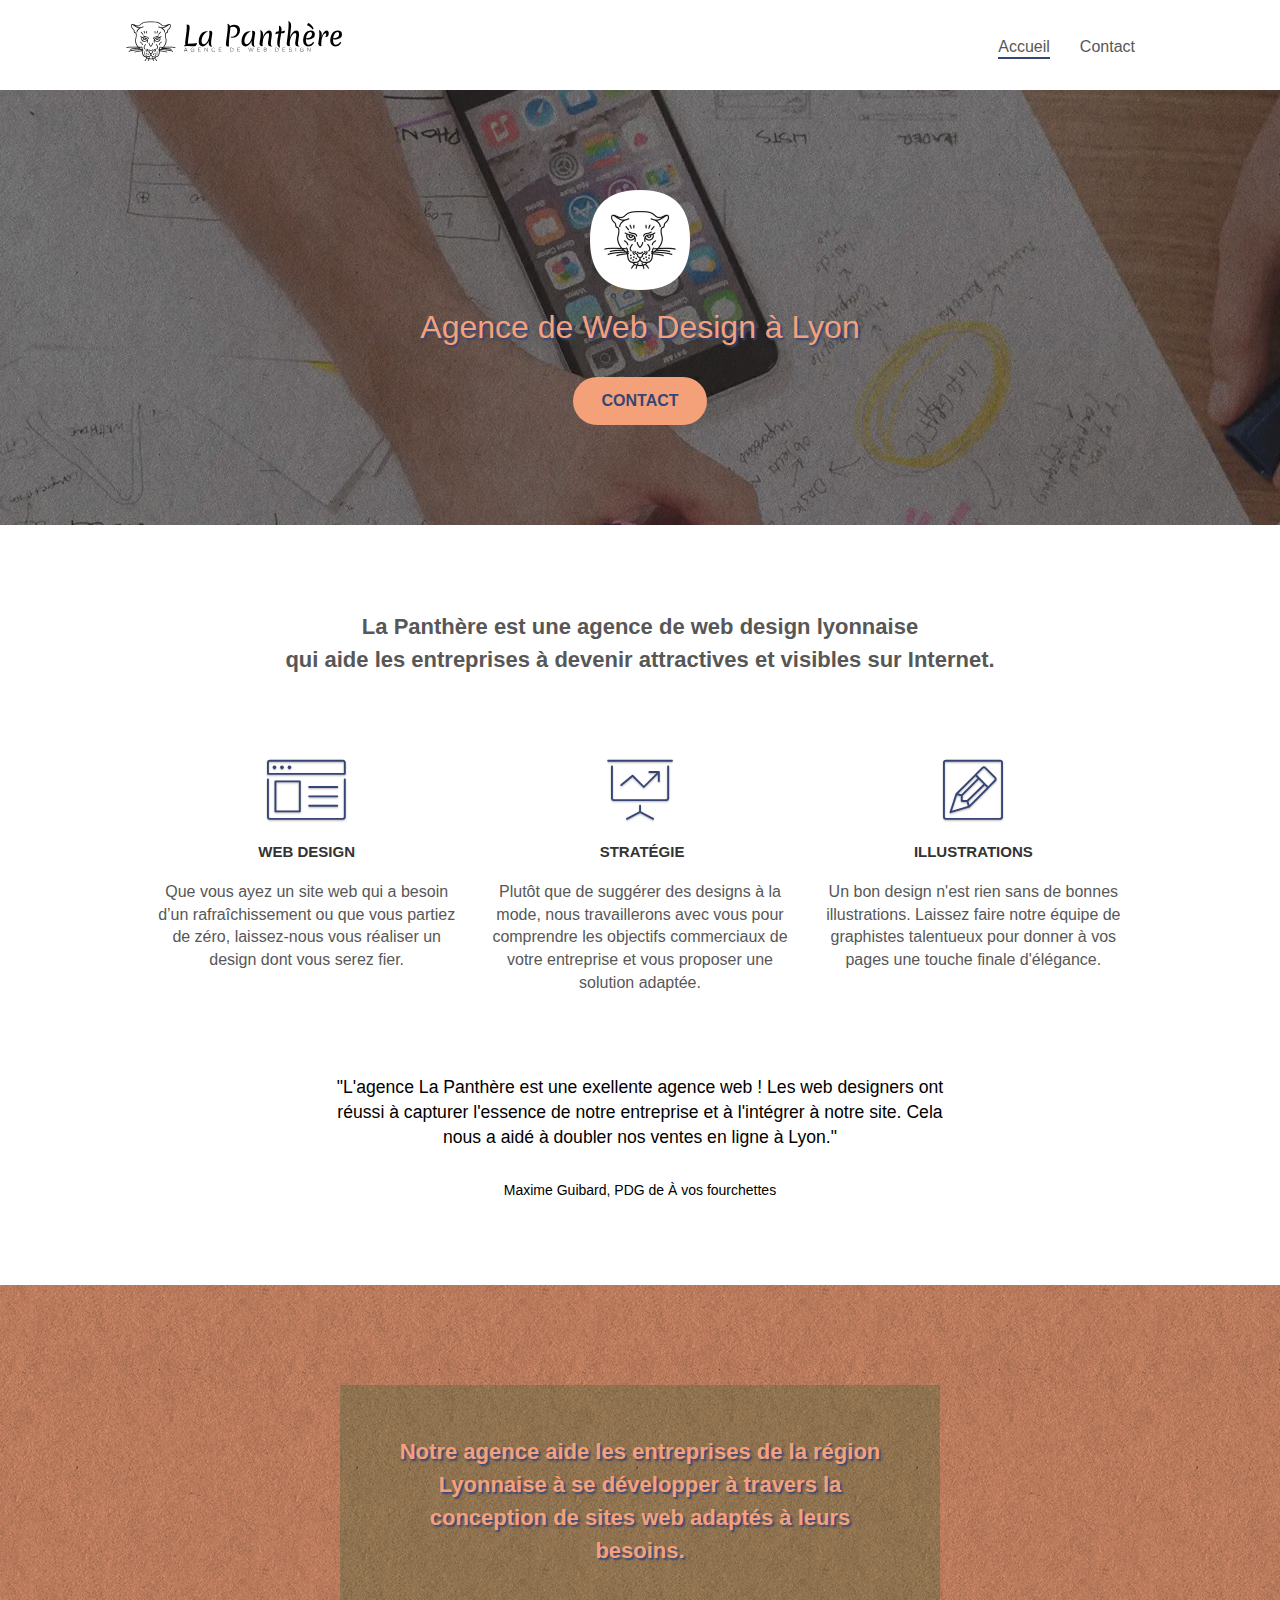
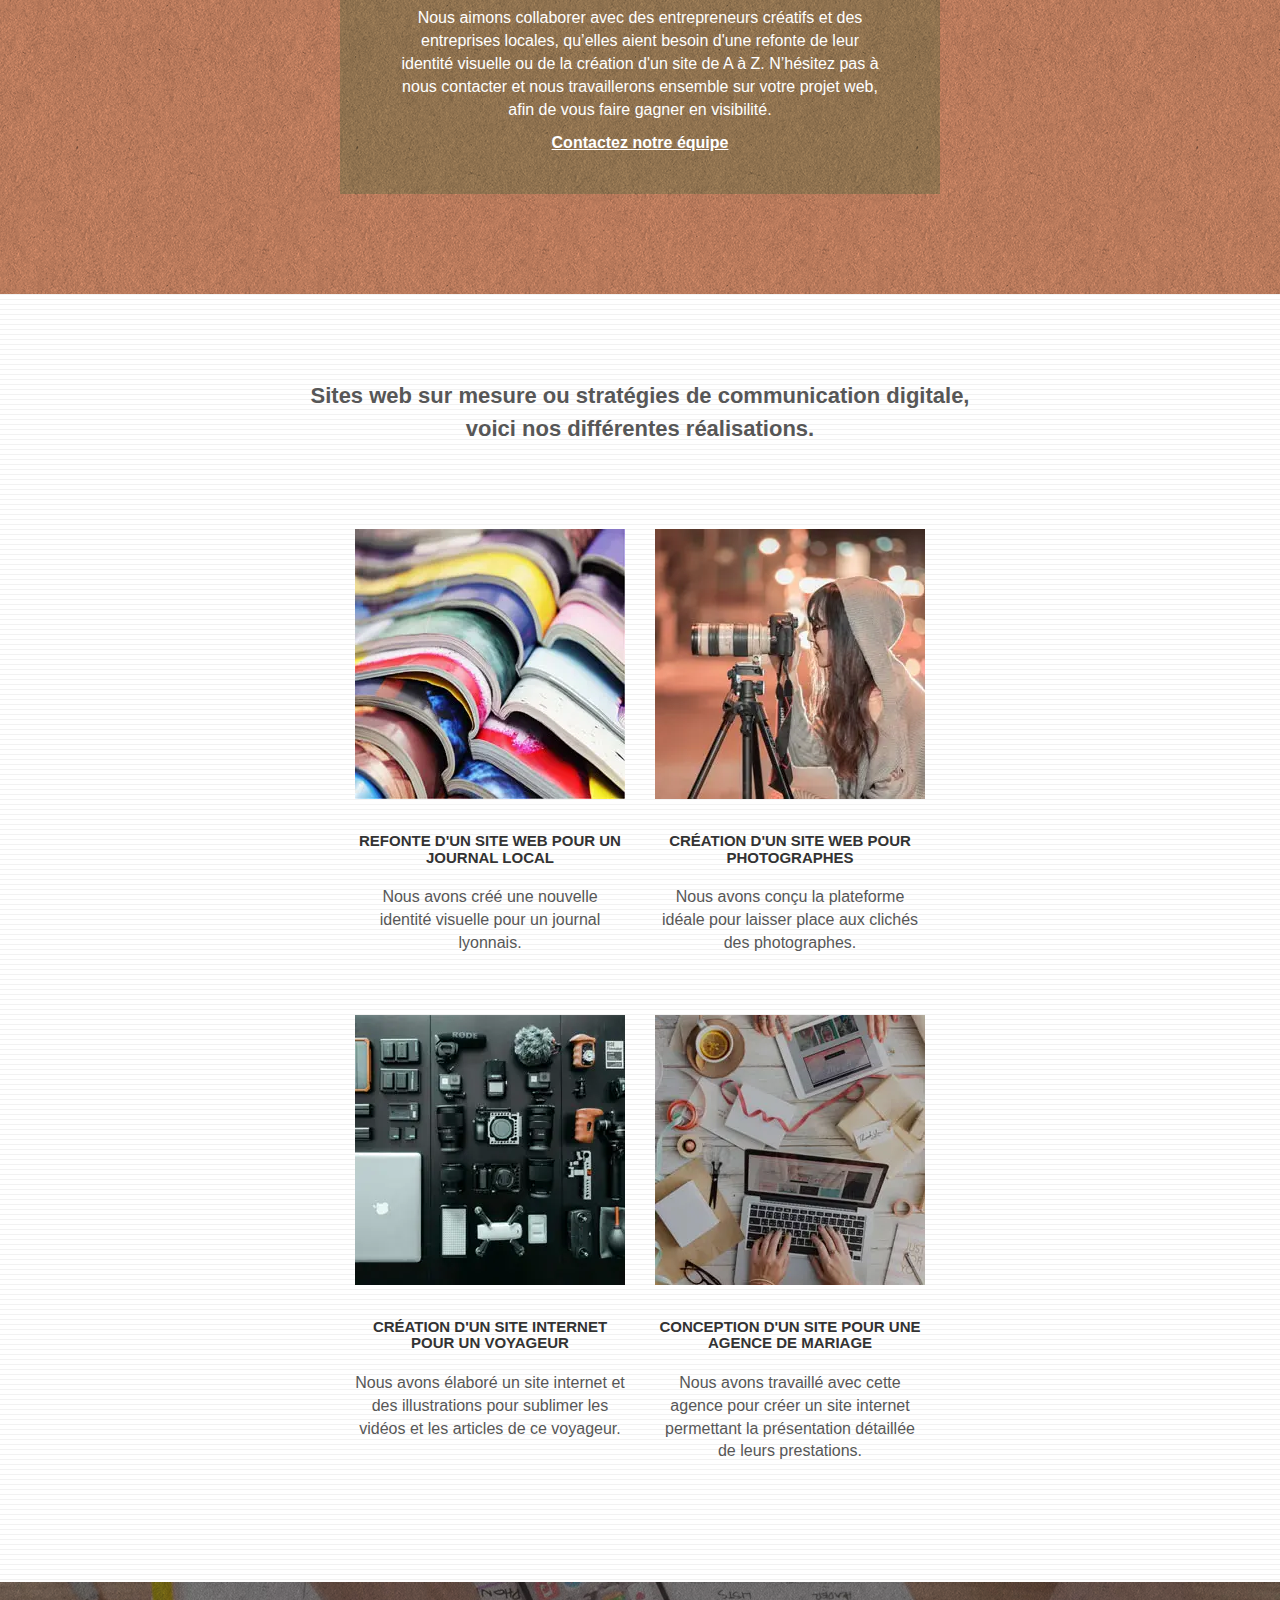
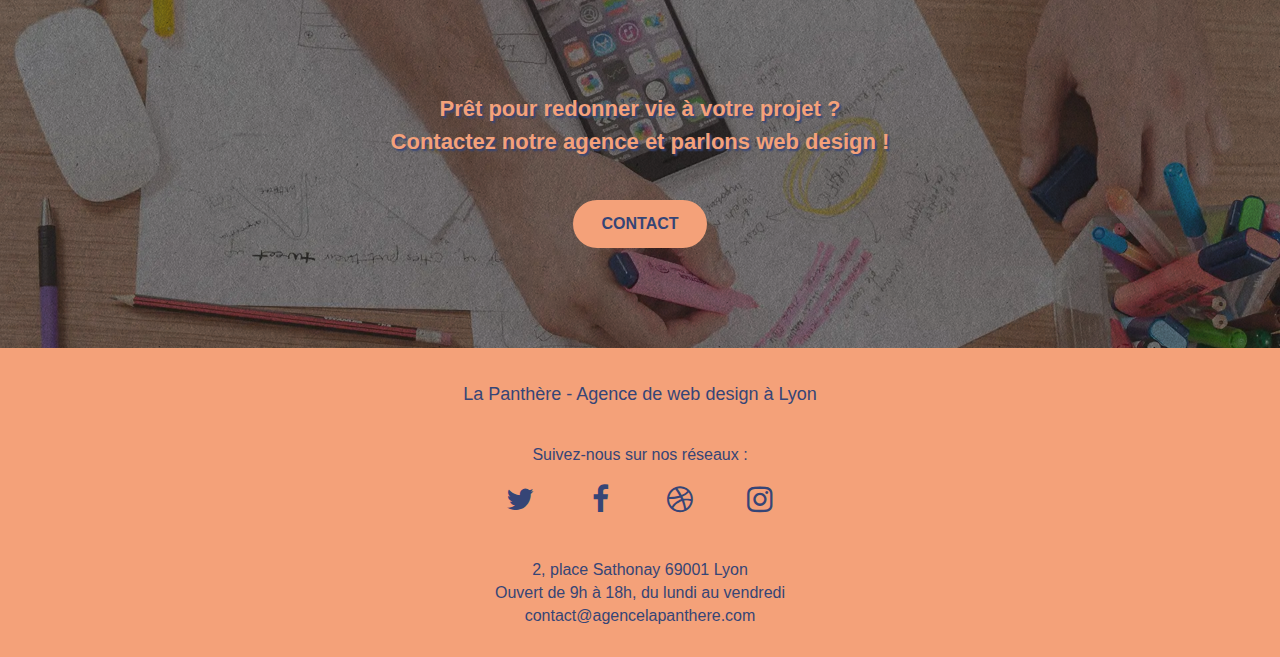
==== commit bc1e9b02: "Set width and height attributes to images to avoid cumulative layout shift" ====
--- a/index.html
+++ b/index.html
@@ -26,7 +26,7 @@
 				<nav class="navbar row" aria-label="navigation interne">
 					<div class="navbar-header">
 						<a href="index.html">
-							<img src="img/logo/logo-agence-la-panthere-monochrome.svg" alt="La Panthère, Agence de Web design - Page d’accueil" height="40" aria-current="page"/>
+							<img src="img/logo/logo-agence-la-panthere-monochrome.svg" alt="La Panthère, Agence de Web design - Page d’accueil" width="216" height="40" aria-current="page"/>
 						</a>
 						<button id="nav-toggle" type="button" class="ui-navbar-toggle navbar-toggle" data-toggle="collapse" data-target=".navbar-1">
 							<span class="sr-only">Ouvrir le menu de navigation</span><span class="icon-bar"></span><span class="icon-bar"></span><span class="icon-bar"></span>
@@ -56,7 +56,7 @@
 								<picture>
 									<source srcset="img/logo/logo-agence-la-panthere.webp" type="image/webp">
 									<source srcset="img/logo/logo-agence-la-panthere.png" type="image/png"> 
-									<img src="img/logo/logo-agence-la-panthere.png" class="center-block image-resize-mode" width="100" alt="Logo La Panthère" />
+									<img src="img/logo/logo-agence-la-panthere.png" class="center-block image-resize-mode" alt="Logo La Panthère" width="100" height="100"/>
 								</picture>
 								<h1 class="text-center hero-bloc-text tc-orange">
 									Agence de Web Design à Lyon
@@ -157,9 +157,9 @@
 						<article class="col-sm-6 flex-column">
 							<a href="#" data-lightbox="img/portfolio/600px/pile-de-journaux-ouverts.jpg" data-gallery-id="gallery-1" data-caption="Refonte d'un site web pour un journal local" data-frame="snapshot-lb">
 								<picture>
-									<source srcset="img/portfolio/270px/pile-de-journaux-ouverts.webp" type="image/webp">
-									<source srcset="img/portfolio/270px/pile-de-journaux-ouverts.jpg" type="image/jpeg"> 
-									<img src="img/portfolio/270px/pile-de-journaux-ouverts.jpg" alt="Pile de journaux ouverts" class="img-responsive portfolio-thumb" />
+									<source srcset="img/portfolio/270px/pile-de-journaux-ouverts.webp" type="image/webp" width="270" height="270">
+									<source srcset="img/portfolio/270px/pile-de-journaux-ouverts.jpg" type="image/jpeg" width="270" height="270"> 
+									<img src="img/portfolio/270px/pile-de-journaux-ouverts.jpg" alt="Pile de journaux ouverts" class="img-responsive portfolio-thumb" width="270" height="270"/>
 								</picture>
 							</a>
 							<h3 class="mg-md text-center">
@@ -172,9 +172,9 @@
 						<article class="col-sm-6 flex-column">
 							<a href="#" data-lightbox="img/portfolio/600px/photographe-realisant-une-prise de-vue.jpg" data-gallery-id="gallery-1" data-caption="Création d'un site web pour photographes" data-frame="snapshot-lb">
 								<picture>
-									<source srcset="img/portfolio/270px/photographe-realisant-une-prise-de-vue.webp" type="image/webp">
-									<source srcset="img/portfolio/270px/photographe-realisant-une-prise-de-vue.jpg" type="image/jpeg"> 
-									<img src="img/portfolio/270px/photographe-realisant-une-prise de-vue.jpg" class="img-responsive portfolio-thumb" alt="Photographe réalisant une prise de vue de nuit" />
+									<source srcset="img/portfolio/270px/photographe-realisant-une-prise-de-vue.webp" type="image/webp" width="270" height="270">
+									<source srcset="img/portfolio/270px/photographe-realisant-une-prise-de-vue.jpg" type="image/jpeg" width="270" height="270"> 
+									<img src="img/portfolio/270px/photographe-realisant-une-prise de-vue.jpg" class="img-responsive portfolio-thumb" alt="Photographe réalisant une prise de vue de nuit" width="270" height="270"/>
 								</picture>
 							</a>
 							<h3 class="mg-md text-center">
@@ -189,9 +189,9 @@
 						<article class="col-sm-6 flex-column">
 							<a href="#" data-lightbox="img/portfolio/600px/equipement-et-accessoires-video.jpg" data-gallery-id="gallery-1" data-caption="Création d'un site internet pour un voyageur" data-frame="snapshot-lb">
 								<picture>
-									<source srcset="img/portfolio/270px/equipement-et-accessoires-video.webp" type="image/webp">
-									<source srcset="img/portfolio/270px/equipement-et-accessoires-video.jpg" type="image/jpeg"> 
-									<img src="img/portfolio/270px/equipement-et-accessoires-video.jpg" class="img-responsive portfolio-thumb" alt="Équipement et accessoires vidéo divers"/>
+									<source srcset="img/portfolio/270px/equipement-et-accessoires-video.webp" type="image/webp" width="270" height="270">
+									<source srcset="img/portfolio/270px/equipement-et-accessoires-video.jpg" type="image/jpeg" width="270" height="270"> 
+									<img src="img/portfolio/270px/equipement-et-accessoires-video.jpg" class="img-responsive portfolio-thumb" alt="Équipement et accessoires vidéo divers" width="270" height="270"/>
 								</picture>
 							</a>
 							<h3 class="mg-md text-center">
@@ -204,9 +204,9 @@
 						<article class="col-sm-6 flex-column">
 							<a href="#" data-lightbox="img/portfolio/600px/planification-de-mariage.jpg" data-gallery-id="gallery-1" data-caption="Conception d'un site pour une agence de mariage" data-frame="snapshot-lb">
 								<picture>
-									<source srcset="img/portfolio/270px/planification-de-mariage.webp" type="image/webp">
-									<source srcset="img/portfolio/270px/planification-de-mariage.jpg" type="image/jpeg"> 
-									<img src="img/portfolio/270px/planification-de-mariage.jpg" class="img-responsive portfolio-thumb" alt="Planification d'un mariage" />
+									<source srcset="img/portfolio/270px/planification-de-mariage.webp" type="image/webp" width="270" height="270">
+									<source srcset="img/portfolio/270px/planification-de-mariage.jpg" type="image/jpeg" width="270" height="270"> 
+									<img src="img/portfolio/270px/planification-de-mariage.jpg" class="img-responsive portfolio-thumb" alt="Planification d'un mariage" width="270" height="270"/>
 								</picture>
 							</a>
 							<h3 class="mg-md text-center">
--- a/css/et-line.css
+++ b/css/et-line.css
@@ -3,7 +3,8 @@
     src: url(../fonts/et-line.eot);
     src: url(../fonts/et-line.eot?#iefix) format('embedded-opentype'), url(../fonts/et-line.woff) format('woff'), url(../fonts/et-line.ttf) format('truetype'), url(../fonts/et-line.svg#et-line) format('svg');
     font-weight: 400;
-    font-style: normal
+    font-style: normal;
+    font-display: swap;
 }
 
 .et-icon-adjustments,
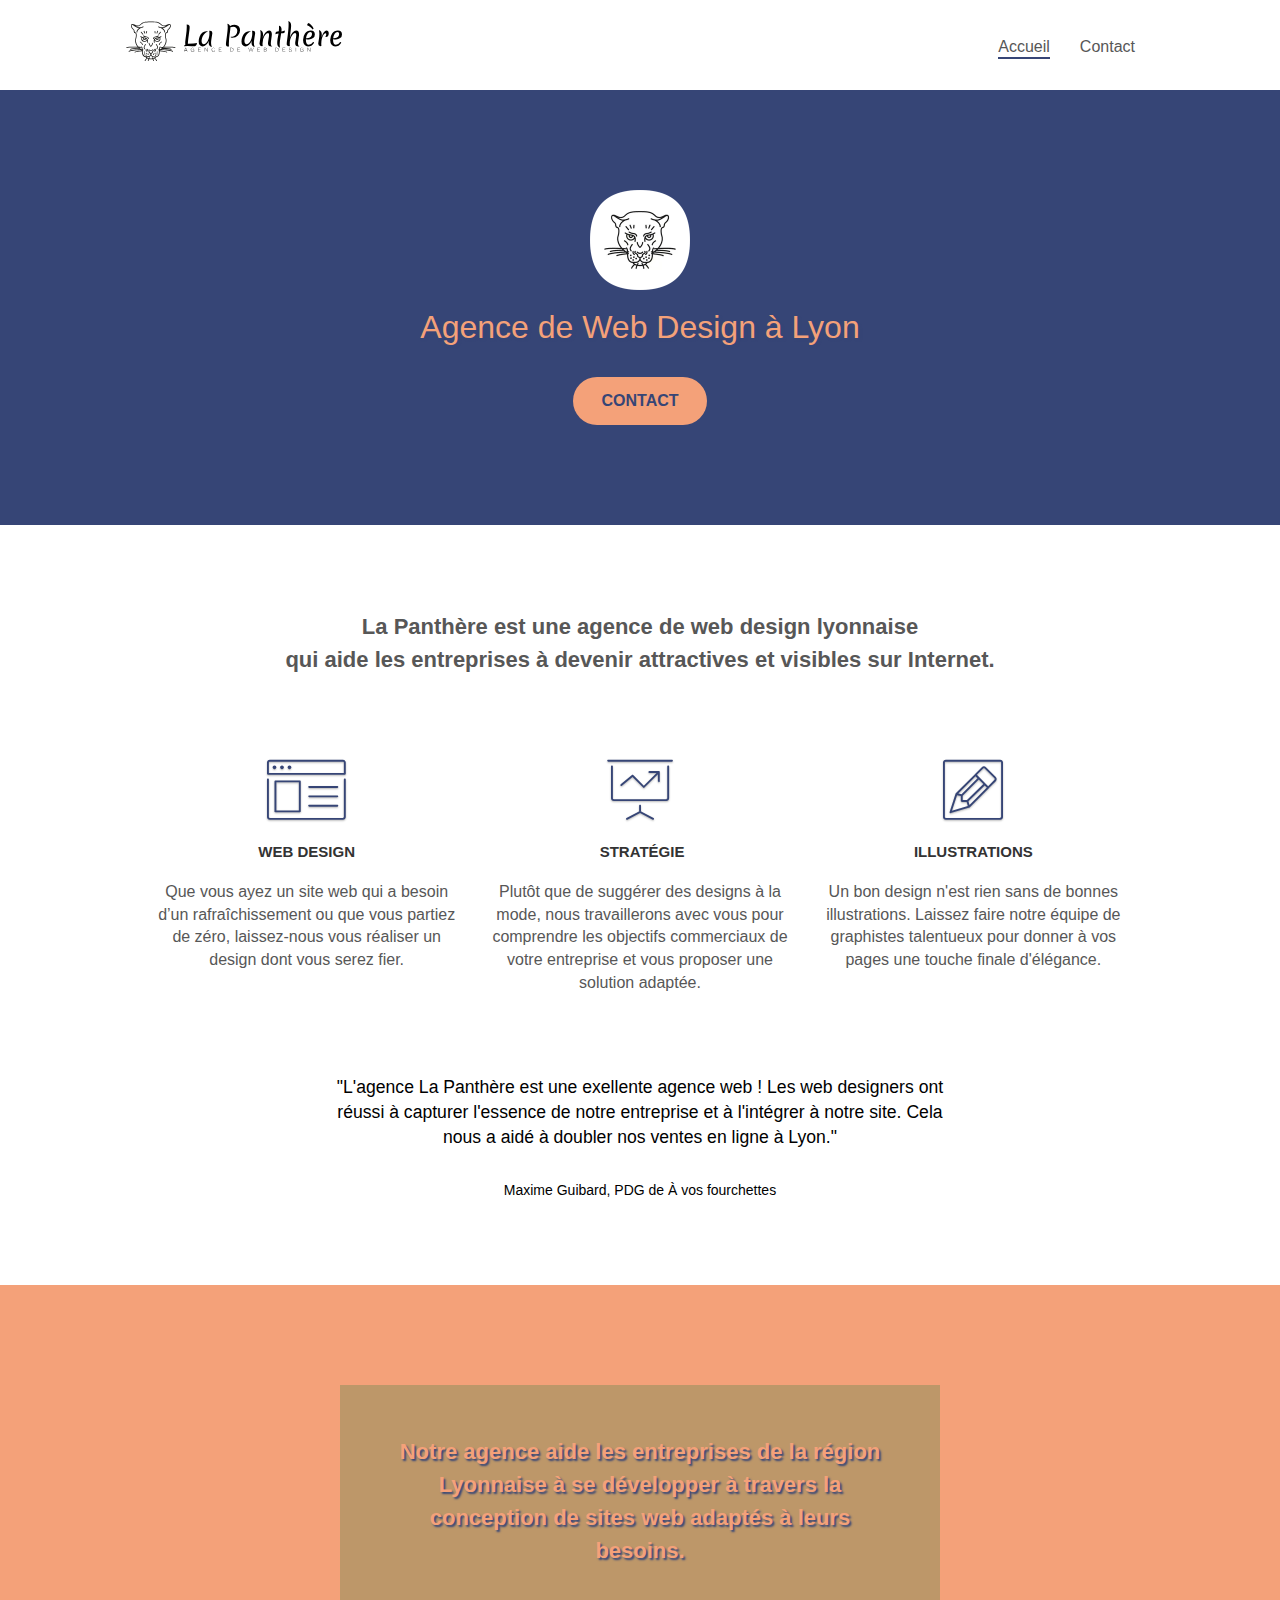
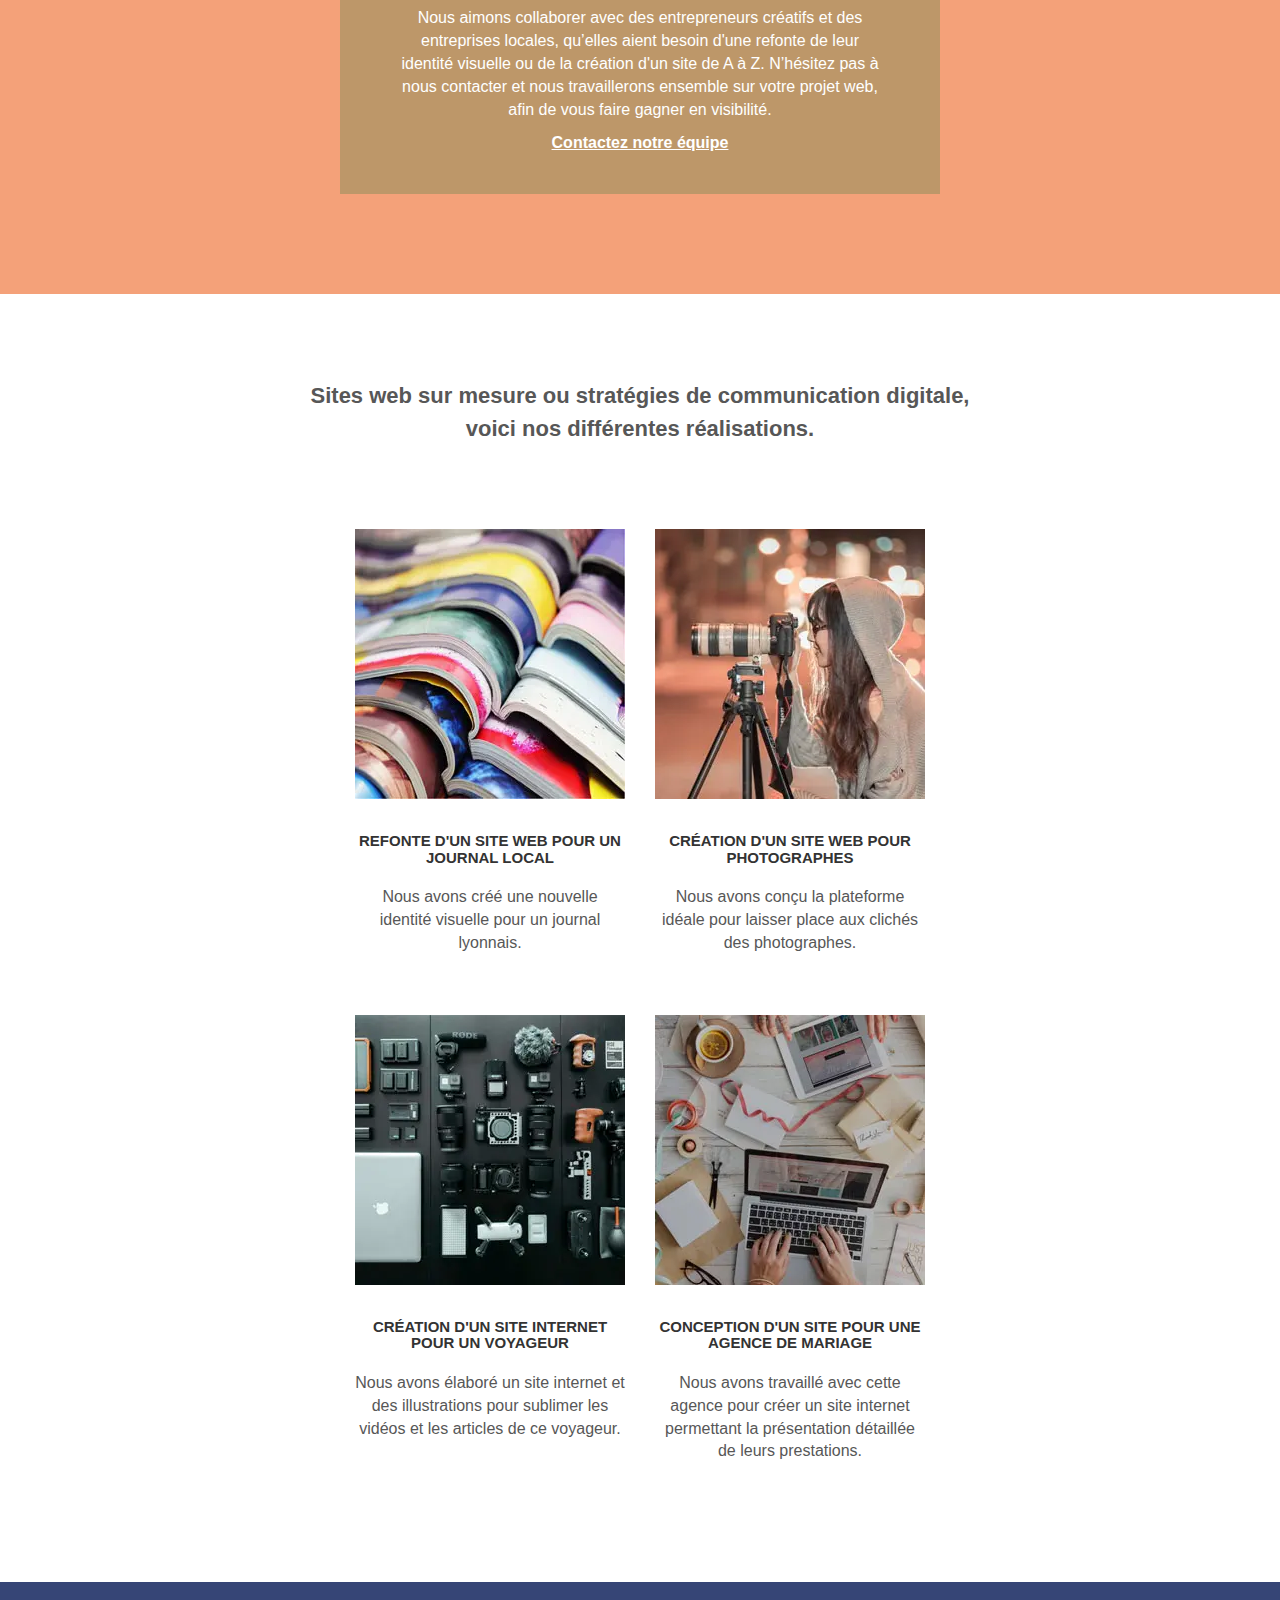
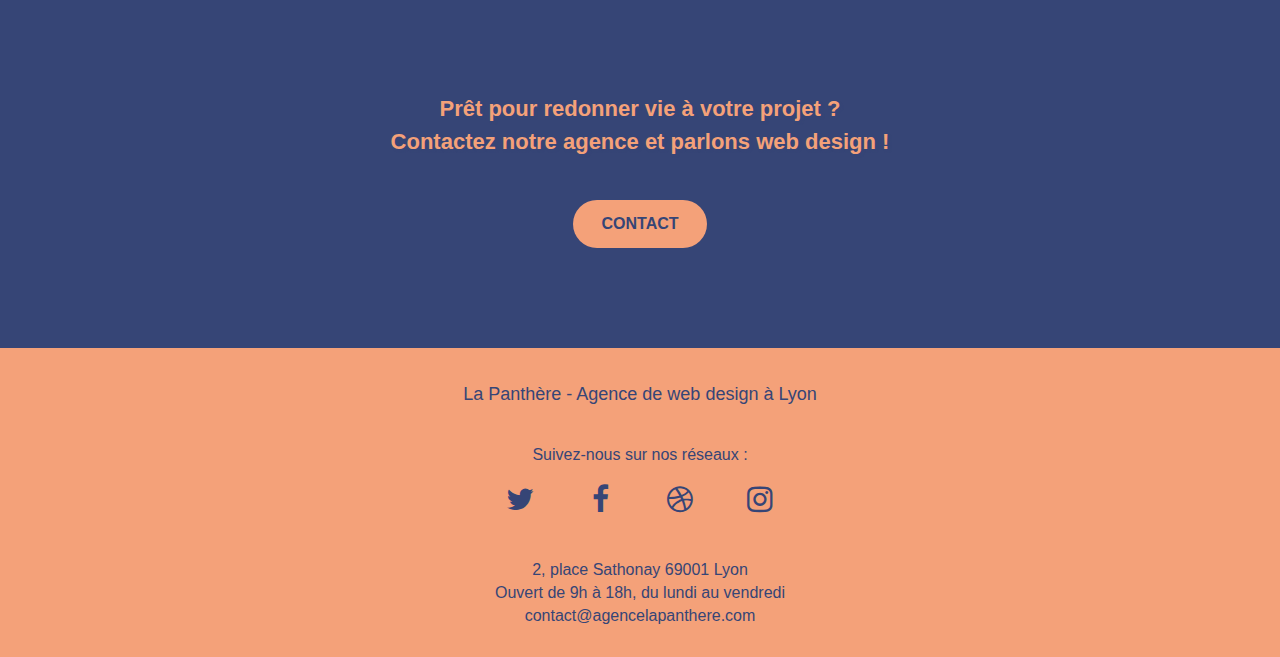
==== commit dcffbbf7: "Rearrange files" ====
--- a/index.html
+++ b/index.html
@@ -4,11 +4,11 @@
     <meta charset="utf-8">
     <meta name="description" content="La Panthère, Agence de Web design à Lyon, aide les entreprises à devenir attractives et visibles sur internet.">
     <meta name="viewport" content="width=device-width, initial-scale=1.0, viewport-fit=cover">
-    <link rel="shortcut icon" type="image/png" href="favicon.jpg">
+    <link rel="shortcut icon" type="image/png" href="./img/favicon.jpg">
 	<link rel="stylesheet" type="text/css" href="./css/bootstrap.css">
-	<link rel="stylesheet" type="text/css" href="style.css">
 	<link rel="stylesheet" type="text/css" href="./css/font-awesome.css">
 	<link rel="stylesheet" type="text/css" href="./css/et-line.css">
+	<link rel="stylesheet" type="text/css" href="./css/style.css">
 	<script src="./js/jquery-2.1.0.min.js" defer></script>
 	<script src="./js/bootstrap.min.js" defer></script>
 	<script src="./js/blocs.min.js" defer></script>
--- a/css/style.css
+++ b/css/style.css
@@ -0,0 +1,1299 @@
+body {
+    margin: 0;
+    padding: 0;
+    background: #FFF;
+    overflow-x: hidden;
+    -webkit-font-smoothing: antialiased;
+    -moz-osx-font-smoothing: grayscale;
+}
+
+a:hover {
+    text-decoration: none;
+    cursor: pointer;
+}
+
+a:focus-visible,
+button:focus-visible,
+.form-control:focus,
+input:focus-visible {
+    outline: 2px solid #CC4E12;
+    outline-offset: 4px;
+    border-radius: 3px;
+    box-shadow: 0 0 0 2px #FFFFFF;
+    text-decoration: none;
+}
+
+a.cta-hero:focus-visible {
+    border-radius: 40px;
+}
+
+.form-control:focus {
+    border-color: transparent;
+}
+
+button.cta-hero {
+    border: none;
+}
+
+h1,
+h2,
+h3,
+h4,
+h5,
+h6,
+p,
+label,
+.btn,
+a {
+    font-family: "helvetica";
+    font-weight: 400;
+    color: #575757!important;
+}
+
+.page-container {
+    display: grid;
+    grid-template-rows: auto 1fr auto;
+    min-height: 100vh;
+}
+
+#page-loading-blocs-notifaction {
+    position: fixed;
+    top: 0;
+    bottom: 0;
+    width: 100%;
+    z-index: 100000;
+    background: #FFFFFF url("img/pageload-spinner.gif") no-repeat center center;
+}
+
+.bloc {
+    width: 100%;
+    clear: both;
+    background: 50% 50% no-repeat;
+    padding: 0 50px;
+    -webkit-background-size: cover;
+    -moz-background-size: cover;
+    -o-background-size: cover;
+    background-size: cover;
+    position: relative;
+}
+
+.bloc .container {
+    padding-left: 0;
+    padding-right: 0;
+}
+
+.bloc-lg {
+    padding: 100px 50px;
+}
+
+.bloc-md {
+    padding: 50px;
+}
+
+.bloc-sm {
+    padding: 1.25rem 50px;
+}
+
+.bg-center,
+.bg-l-edge,
+.bg-r-edge,
+.bg-t-edge,
+.bg-b-edge,
+.bg-tl-edge,
+.bg-bl-edge,
+.bg-tr-edge,
+.bg-br-edge,
+.bg-repeat {
+    -webkit-background-size: auto!important;
+    -moz-background-size: auto!important;
+    -o-background-size: auto!important;
+    background-size: auto!important;
+}
+
+.bg-repeat {
+    background: repeat;
+}
+
+.bg-t-edge {
+    background: top no-repeat;
+}
+
+.bloc-bg-texture::before {
+    content: "";
+    background-size: 2px 2px;
+    position: absolute;
+    top: 0;
+    bottom: 0;
+    left: 0;
+    right: 0;
+}
+
+.texture-paper::before {
+    background-image: url("img/background/texture-paper.webp");
+    background-size: 280px 280px;
+}
+
+.b-parallax {
+    background-attachment: fixed;
+}
+
+.d-bloc {
+    color: rgba(255, 255, 255, .7);
+}
+
+.d-bloc button:hover {
+    color: rgba(255, 255, 255, .9);
+}
+
+.d-bloc .icon-round,
+.d-bloc .icon-square,
+.d-bloc .icon-rounded,
+.d-bloc .icon-semi-rounded-a,
+.d-bloc .icon-semi-rounded-b {
+    border-color: rgba(255, 255, 255, .9);
+}
+
+.d-bloc .divider-h span {
+    border-color: rgba(255, 255, 255, .2);
+}
+
+.d-bloc .a-btn,
+.d-bloc .navbar a,
+.d-bloc .navbar-brand,
+.d-bloc a .icon-sm,
+.d-bloc a .icon-md,
+.d-bloc a .icon-lg,
+.d-bloc a .icon-xl,
+.d-bloc h1 a,
+.d-bloc h2 a,
+.d-bloc h3 a,
+.d-bloc h4 a,
+.d-bloc h5 a,
+.d-bloc h6 a,
+.d-bloc p a {
+    color: #364576;
+    transform: scale(1);
+    transition: all 0.25s;
+}
+
+.d-bloc .a-btn:hover,
+.d-bloc .navbar a:hover,
+.d-bloc .navbar-brand:hover,
+.d-bloc a:hover .icon-sm,
+.d-bloc a:hover .icon-md,
+.d-bloc a:hover .icon-lg,
+.d-bloc a:hover .icon-xl,
+.d-bloc h1 a:hover,
+.d-bloc h2 a:hover,
+.d-bloc h3 a:hover,
+.d-bloc h4 a:hover,
+.d-bloc h5 a:hover,
+.d-bloc h6 a:hover,
+.d-bloc p a:hover {
+    color: #7C2F0A!important;
+    transform: scale(1.2);
+}
+
+.d-bloc .navbar-toggle .icon-bar {
+    background: rgba(255, 255, 255, 1);
+}
+
+.d-bloc .btn-wire,
+.d-bloc .btn-wire:hover {
+    color: rgba(255, 255, 255, 1);
+    border-color: rgba(255, 255, 255, 1);
+}
+
+.d-bloc .panel {
+    color: rgba(0, 0, 0, .5);
+}
+
+.d-bloc .panel button:hover {
+    color: rgba(0, 0, 0, .7);
+}
+
+.d-bloc .panel icon {
+    border-color: rgba(0, 0, 0, .7);
+}
+
+.d-bloc .panel .divider-h span {
+    border-color: rgba(0, 0, 0, .1);
+}
+
+.d-bloc .panel .a-btn {
+    color: rgba(0, 0, 0, .6);
+}
+
+.d-bloc .panel .a-btn:hover {
+    color: rgba(0, 0, 0, 1);
+}
+
+.d-bloc .panel .btn-wire,
+.d-bloc .panel .btn-wire:hover {
+    color: rgba(0, 0, 0, .7);
+    border-color: rgba(0, 0, 0, .3);
+}
+
+.d-bloc .panel,
+.l-bloc {
+    color: rgba(0, 0, 0, .5);
+}
+
+.d-bloc .panel button:hover,
+.l-bloc button:hover {
+    color: rgba(0, 0, 0, .7);
+}
+
+.l-bloc .icon-round,
+.l-bloc .icon-square,
+.l-bloc .icon-rounded,
+.l-bloc .icon-semi-rounded-a,
+.l-bloc .icon-semi-rounded-b {
+    border-color: rgba(0, 0, 0, .7);
+}
+
+.d-bloc .panel .divider-h span,
+.l-bloc .divider-h span {
+    border-color: rgba(0, 0, 0, .1);
+}
+
+.d-bloc .panel .a-btn,
+.l-bloc .a-btn,
+.l-bloc .navbar a,
+.l-bloc .navbar-brand,
+.l-bloc a .icon-sm,
+.l-bloc a .icon-md,
+.l-bloc a .icon-lg,
+.l-bloc a .icon-xl,
+.l-bloc h1 a,
+.l-bloc h2 a,
+.l-bloc h3 a,
+.l-bloc h4 a,
+.l-bloc h5 a,
+.l-bloc h6 a,
+.l-bloc p a {
+    color: rgba(0, 0, 0, .6);
+}
+
+.d-bloc .panel .a-btn:hover,
+.l-bloc .a-btn:hover,
+.l-bloc .navbar a:hover,
+.l-bloc .navbar-brand:hover,
+.l-bloc a:hover .icon-sm,
+.l-bloc a:hover .icon-md,
+.l-bloc a:hover .icon-lg,
+.l-bloc a:hover .icon-xl,
+.l-bloc h1 a:hover,
+.l-bloc h2 a:hover,
+.l-bloc h3 a:hover,
+.l-bloc h4 a:hover,
+.l-bloc h5 a:hover,
+.l-bloc h6 a:hover,
+.l-bloc p a:hover {
+    color: rgba(0, 0, 0, 1);
+}
+
+.l-bloc .navbar-toggle .icon-bar {
+    color: rgba(0, 0, 0, .6);
+}
+
+.d-bloc .panel .btn-wire,
+.d-bloc .panel .btn-wire:hover,
+.l-bloc .btn-wire,
+.l-bloc .btn-wire:hover {
+    color: rgba(0, 0, 0, .7);
+    border-color: rgba(0, 0, 0, .3);
+}
+
+.voffset {
+    margin-top: 30px;
+}
+
+.voffset-lg {
+    margin-top: 60px;
+}
+
+.row-no-gutters {
+    margin-right: 0;
+    margin-left: 0;
+}
+
+.row.row-no-gutters > [class^="col-"],
+.row.row-no-gutters > [class*=" col-"] {
+    padding-right: 0;
+    padding-left: 0;
+}
+
+#bloc-1-hero h1 {
+    font-size: 2rem;
+    font-weight: 500;
+}
+
+.navbar {
+    margin-bottom: 0;
+    z-index: 1;
+}
+
+.navbar-brand {
+    height: auto;
+    padding: 3px 15px;
+    font-size: 25px;
+    font-weight: normal;
+    font-weight: 600;
+    line-height: 44px;
+}
+
+.navbar-brand img {
+    max-height: 200px;
+    margin: 0 5px 0 0;
+    display: inline;
+}
+
+.navbar-brand img[src$=svg] {
+    min-width: 100px;
+}
+
+.nav-center .navbar-brand img {
+    margin: 0;
+}
+
+.navbar .nav {
+    padding-top: 2px;
+    margin-right: -16px;
+    float: right;
+    z-index: 1;
+}
+
+.nav > li {
+    float: left;
+    margin-top: 4px;
+    font-size: 1rem;
+}
+
+.navbar-nav .open .dropdown-menu > li > a {
+    text-align: inherit;
+}
+
+.nav > li a:hover,
+.nav > li a:focus {
+    background: transparent;
+}
+
+.header-nav-item::after {
+    content: "";
+    display: block;
+    width: 100%;
+    height: 2px;
+    background-color: #364576;
+    transform: scaleX(0);
+    transform-origin: left;
+    transition: transform 0.25s;
+}
+
+.header-nav-item[aria-current="page"]::after,
+.header-nav-item:hover::after {
+    transform: scaleX(1);
+}
+
+.navbar-toggle {
+    border: 0px;
+}
+
+.navbar-toggle:hover {
+    background: transparent!important;
+}
+
+.navbar-toggle .icon-bar {
+    background-color: rgba(0, 0, 0, .5);
+    width: 26px;
+}
+
+.nav-invert .navbar .nav {
+    float: left;
+}
+
+.nav-invert .navbar-header,
+.nav-invert .navbar-brand {
+    float: right;
+    position: relative;
+    z-index: 2;
+}
+
+.desktop-br {
+    display: none;
+}
+
+@media (min-width: 768px) {
+    .desktop-br {
+        display: inline;
+    }
+    .site-navigation {
+        position: absolute;
+        top: 50%;
+        right: 20px;
+        transform: translate(0, -50%);
+        -webkit-transform: translateY(-50%);
+    }
+    .nav > li .dropdown-menu a,
+    .nav > li .dropdown-menu a:hover {
+        color: #484848;
+    }
+    .nav-invert .site-navigation {
+        left: 0;
+        right: 0;
+    }
+    .nav-center {
+        text-align: center;
+    }
+    .nav-center .navbar-header {
+        width: 100%;
+    }
+    .nav-center .navbar-header,
+    .nav-center .navbar-brand,
+    .nav-center .nav > li {
+        float: none;
+        display: inline-block;
+    }
+    .nav-center .site-navigation {
+        position: relative;
+        width: 100%;
+        right: 0;
+        margin-right: 0px;
+        margin-top: 20px;
+    }
+    .nav-center.mini-nav .navbar-toggle {
+        float: none;
+        margin: 10px auto 0;
+    }
+}
+
+.nav > li > .dropdown a {
+    background: none!important;
+    display: block;
+    padding: 14px 15px;
+}
+
+nav .caret {
+    margin: 0 5px;
+}
+
+.dropdown-menu .dropdown-menu {
+    top: -8px;
+    left: 100%;
+}
+
+.dropdown-menu .dropmenu-flow-right {
+    top: 100%;
+    left: 0;
+    margin-left: -1px;
+    border-top-left-radius: 0;
+    border-top-right-radius: 0;
+}
+
+.dropdown-menu .dropdown span {
+    border: 4px solid black;
+    border-top-color: transparent;
+    border-right-color: transparent;
+    border-bottom-color: transparent;
+    margin: 6px -5px 0 0!important;
+    float: right;
+}
+
+.mg-md {
+    margin-top: 0.625rem;
+    margin-bottom: 1.25rem;
+}
+
+.mg-lg {
+    margin-top: 10px;
+    margin-bottom: 40px;
+}
+
+.btn.pull-right {
+    margin: 0 0 5px 5px;
+}
+
+.btn-d,
+.btn-d:hover,
+.btn-d:focus {
+    color: #FFF;
+    background: rgba(0, 0, 0, .3);
+}
+
+.btn-rd {
+    border-radius: 2.5rem;
+}
+
+.btn-clean {
+    border: 1px solid rgba(0, 0, 0, .08);
+    text-shadow: 0 1px 0 rgba(0, 0, 1, .1);
+}
+
+.icon-md {
+    font-size: 1.875rem!important;
+}
+
+.icon-lg {
+    font-size: 3.75rem!important;
+}
+
+.sm-shadow {
+    text-shadow: 0 1px 2px rgba(0, 0, 0, .3);
+}
+
+.panel-sq,
+.panel-sq .panel-heading,
+.panel-sq .panel-footer {
+    border-radius: 0;
+}
+
+.panel-rd {
+    border-radius: 30px;
+}
+
+.panel-rd .panel-heading {
+    border-radius: 29px 29px 0 0;
+}
+
+.panel-rd .panel-footer {
+    border-radius: 0 0 29px 29px;
+}
+
+.form-control {
+    border-color: rgba(0, 0, 0, .1);
+    box-shadow: none;
+}
+
+.required-input {
+    color: #364576!important;
+    font-size: 0.875rem;
+}
+
+.scrollToTop {
+    visibility: hidden;
+    width: 2.5rem;
+    height: 2.5rem;
+    position: fixed;
+    bottom: 1.25rem;
+    right: 1.25rem;
+    opacity: 0;
+    z-index: 500;
+    color: #F4A179!important;
+    background-color: #364576;
+    transition: all .25s ease-in-out;
+}
+
+.scrollToTop:hover {
+    background-color: #7C2F0A;
+}
+
+.scrollToTop:hover .fa {
+    transform: scale(1.4);
+}
+
+.scrollToTop .fa {
+    display: flex;
+    justify-content: center;
+    align-items: center;
+    height: 100%;
+    font-size: 0.875rem;
+    transform: scale(1);
+    transform-origin: center 65%;
+    transition: all .25s ease-in-out;
+}
+
+.showScrollTop {
+    visibility: visible;
+    opacity: 1;
+}
+
+.flex-column {
+    display: flex;
+    flex-direction: column;
+    align-items: center;
+}
+
+a[data-lightbox] {
+    position: relative;
+    display: block;
+    text-align: center;
+    width: 270px;
+}
+
+a[data-lightbox]:hover::before {
+    content: "+";
+    font-family: "HelveticaNeue-Light", "Helvetica Neue Light", "Helvetica Neue", Helvetica, Arial;
+    font-size: 32px;
+    width: 50px;
+    height: 50px;
+    margin-left: -25px;
+    border-radius: 50%;
+    background: rgba(0, 0, 0, .6);
+    color: #FFF;
+    font-weight: 100;
+    z-index: 1;
+    position: absolute;
+    top: 50%;
+    transform: translateY(-50%);
+    -webkit-transform: translateY(-50%);
+}
+
+a[data-lightbox]:hover img {
+    opacity: 0.6;
+    -webkit-animation-fill-mode: none;
+    animation-fill-mode: none;
+}
+
+#lightbox-modal {
+    display: flex;
+    align-items: center;
+}
+
+#lightbox-modal .modal-dialog {
+    width: 90%;
+    max-width: 900px;
+    margin: 0 auto 0;
+}
+
+#lightbox-modal .modal-dialog img {
+    max-height: 90vh;
+    margin: 0 auto;
+}
+
+.lightbox-caption {
+    padding: 20px;
+    color: #FFF;
+    background: rgba(0, 0, 0, .5);
+    position: absolute;
+    left: 15px;
+    right: 15px;
+    bottom: 5px;
+    text-align: center;
+}
+
+.close-lightbox {
+    width: 40px;
+    height: 40px;
+    color: #F4A179;
+    font-size: 30px;
+    position: absolute;
+    top: 20px;
+    right: 20px;
+    z-index: 20;
+    background: #364576;
+    border: none;
+    line-height: 30px;
+    padding: 0 9px 5px;
+    font-weight: 700;
+    transition: all .2s ease-in-out;
+}
+
+.close-lightbox:hover,
+.next-lightbox:hover,
+.prev-lightbox:hover {
+    color: #364576;
+    background: #F4A179;
+}
+
+.next-lightbox,
+.prev-lightbox {
+    display: flex;
+    justify-content: center;
+    align-items: center;
+    width: 40px;
+    height: 40px;
+    font-size: 20px;
+    background: #364576;
+    transition: all .2s ease-in-out;
+    position: absolute;
+    top: 45%;
+    z-index: 1;
+}
+
+.next-lightbox .fa,
+.prev-lightbox .fa {
+    color: #F4A179;
+    transition: all .2s ease-in-out;
+}
+
+.next-lightbox:hover .fa,
+.prev-lightbox:hover .fa {
+    color: #364576;
+}
+
+.next-lightbox {
+    padding-left: 3px;
+    right: 25px;
+}
+
+.prev-lightbox {
+    padding-right: 3px;
+    left: 25px;
+}
+
+.snapshot-lb .modal-body {
+    padding-bottom: 55px;
+}
+
+.snapshot-lb .lightbox-caption {
+    padding: 0;
+    color: rgba(0, 0, 0, .5);
+    background: none;
+}
+
+blockquote,
+figcaption {
+    color: #000000;
+}
+
+figcaption {
+    font-size: 0.875rem;
+}
+
+.container {
+    max-width: 62.5rem;
+}
+
+.hero-bloc-text {
+    font-size: 38px;
+}
+
+.hero-bloc-text-sub {
+    font-size: 36px;
+}
+
+.statement-bloc-text {
+    line-height: 26px;
+    font-style: italic;
+    font-size: 20px;
+    text-align: center;
+    font-weight: lighter;
+    max-width: 520px;
+    margin: auto auto auto auto;
+}
+
+p {
+    font-size: 1rem;
+}
+
+.tight-width-whitespace {
+    max-width: 37.5rem;
+    margin: auto auto auto auto;
+}
+
+.h1 {
+    font-size: 20px;
+    font-family: "Open Sans";
+}
+
+.button {
+    display: inline-block;
+    padding: 6px 12px;
+    margin-bottom: 0;
+    font-size: 14px;
+    font-weight: 400;
+    text-align: center;
+    white-space: nowrap;
+    vertical-align: middle;
+    -ms-touch-action: manipulation;
+    touch-action: manipulation;
+    cursor: pointer;
+    -webkit-user-select: none;
+    -moz-user-select: none;
+    -ms-user-select: none;
+    user-select: none;
+    background-image: none;
+}
+
+.cta-hero {
+    height: 3rem;
+    margin-top: 1.375rem;
+    color: #FFFFFF!important;
+    text-transform: uppercase;
+    padding: 0 1.75rem;
+    font-size: 1rem;
+    font-weight: 700;
+    line-height: 3rem;
+}
+
+nav.social {
+    display: flex;
+    flex-direction: column;
+    align-items: center;
+}
+
+nav.social h3 {
+    margin-top: 0;
+    color: #364576!important;
+    font-size: 1rem;
+    font-weight: 400;
+    text-transform: none;
+}
+
+nav.social ul {
+    display: flex;
+    padding: 0;
+    list-style-type: none;
+}
+
+.social .col-sm-3 {
+    width: auto;
+}
+
+a.social {
+    width: 3.125rem;
+    height: 3.125rem;
+    display: flex;
+    justify-content: center;
+    align-items: center;
+    max-width: 400px;
+    margin: auto auto auto auto;
+}
+
+address {
+    margin: 1.5625rem 0 10px;
+    color: #364576;
+    font-size: 1rem;
+    text-align: center;
+}
+
+h2 {
+    font-size: 1.375rem;
+    font-weight: 600;
+    line-height: 2.0625rem;
+}
+
+h3 {
+    font-size: 0.9375rem;
+    text-transform: uppercase;
+    font-weight: 700;
+    color: #333333!important;
+}
+
+.med-width-whitespace {
+    margin: auto auto auto auto;
+    box-shadow: 0px 0px 0px #000000;
+}
+
+h1 {
+    color: #333333!important;
+}
+
+h4 {
+    color: #333333!important;
+}
+
+#bloc-2-services .container {
+    padding: 65px 0;
+}
+
+#bloc-2-services h2 {
+    margin-bottom: 3.75rem;
+}
+
+figure {
+    margin-bottom: 20px;
+}
+
+#bloc-3-what-i-do h2 {
+    margin-bottom: 40px;
+}
+
+#bloc-3-what-i-do a {
+    display: block;
+    font-size: 1rem;
+}
+
+#bloc-4-portfolio .container {
+    padding: 65px 0;
+}
+
+#bloc-4-portfolio h2 {
+    margin-bottom: 34px;
+}
+
+.icons {
+    margin-bottom: 14px;
+    margin-top: 24px;
+}
+
+.portfolio-thumb {
+    margin-bottom: 24px;
+}
+
+.portfolio-row {
+    margin-bottom: 44px;
+    margin-top: 50px;
+}
+
+footer h2 {
+    margin: 10px 0 2.1875rem;
+    font-size: 1.125rem;
+    font-weight: 400;
+}
+
+label {
+    font-size: 0.875rem;
+}
+
+.avatar {
+    box-shadow: 0px 4px 9px rgba(0, 0, 0, 0.3);
+}
+
+.black-background {
+    background-color: rgba(165, 147, 99, 0.7);
+    padding: 40px 40px 40px 40px;
+}
+
+.bold-link {
+    font-weight: 900;
+    text-decoration: underline!important;
+}
+
+.bgc-white {
+    background-color: #FFFFFF;
+}
+
+.bgc-dark-slate-blue {
+    background-color: #364576;
+}
+
+.bgc-atomic-tangerine {
+    background-color: #F4A179;
+}
+
+.tc-white {
+    color: #FFFFFF!important;
+}
+
+.tc-orange {
+    color: #F4A179!important;
+    text-shadow: 2px 2px 2px #364576;
+}
+
+.blue {
+    color: #364576!important;
+}
+
+.btn-dark-slate-blue {
+    background-color: #364576;
+    color: rgba(255, 255, 255, .9)!important;
+    transition: background-color 0.35s;
+}
+
+.btn-dark-slate-blue:hover {
+    background-color: #CC4E12;
+}
+
+.btn-atomic-tangerine {
+    background-color: #F4A179;
+    color: #364576!important;
+    transition: all 0.35s;
+}
+
+.btn-atomic-tangerine:hover {
+    background-color: #364576;
+    color: #F4A179!important;
+}
+
+.btn-blue {
+    color: #364576!important;
+}
+
+.btn-blue:hover {
+    color: #7C2F0A!important;
+}
+
+.ltc-white {
+    color: #FFFFFF!important;
+}
+
+.ltc-white:hover {
+    color: #F4A179!important;
+}
+
+.ltc-atomic-tangerine {
+    color: #CC4E12!important;
+}
+
+.ltc-atomic-tangerine:hover {
+    color: #c27956!important;
+}
+
+.icon-dark-slate-blue {
+    color: #364576!important;
+    border-color: #364576!important;
+}
+
+.bg-dots-bg {
+    background-image: url("img/background/dots-bg.webp");
+}
+
+.bg-lines-h2-bg {
+    background-image: url("img/background/lines-h2-bg.webp");
+}
+
+.bg-banniere {
+    background-image: url("img/background/agence-la-panthere.webp");
+}
+
+.bg-presentation {
+    background-image: url("img/background/image-de-presentation.webp");
+}
+
+@media (max-width: 1024px) {
+    .bloc {
+        padding-left: 20px;
+        padding-right: 20px;
+    }
+    .bloc.full-width-bloc,
+    .bloc-tile-2.full-width-bloc .container,
+    .bloc-tile-3.full-width-bloc .container,
+    .bloc-tile-4.full-width-bloc .container {
+        padding-left: 0;
+        padding-right: 0;
+    }
+    .navbar-header img {
+        margin-left: 20px;
+    }
+}
+
+@media (max-width: 992px) and (min-width: 768px) {
+    .navbar .nav {
+        max-width: 80%
+    }
+    .nav-center.navbar .nav {
+        max-width: 100%
+    }
+}
+
+@media only screen and (min-device-width: 768px) and (max-device-width: 1024px) and (orientation: landscape) {
+    .b-parallax {
+        background-attachment: scroll;
+    }
+}
+
+@media only screen and (min-device-width: 1024px) and (max-device-width: 1366px) and (-webkit-min-device-pixel-ratio: 1.5) {
+    .b-parallax {
+        background-attachment: scroll;
+    }
+}
+
+@media (max-width: 991px) {
+    .container {
+        width: 100%;
+    }
+    .b-parallax {
+        background-attachment: scroll;
+    }
+    .page-container,
+    #hero-bloc {
+        overflow-x: hidden;
+        position: relative;
+    }
+    .bloc {
+        padding-left: constant(safe-area-inset-left);
+        padding-right: constant(safe-area-inset-right);
+    }
+    .bloc-group,
+    .bloc-group .bloc {
+        display: block;
+        width: 100%;
+    }
+    .bloc-fill-screen .fill-bloc-top-edge,
+    .bloc-fill-screen .fill-bloc-bottom-edge {
+        padding: 0 20px;
+        padding-left: constant(safe-area-inset-left);
+        padding-right: constant(safe-area-inset-right);
+    }
+}
+
+@media (max-width: 767px) {
+    .page-container {
+        overflow-x: hidden;
+        position: relative;
+    }
+    h1,
+    h2,
+    h3,
+    h4,
+    h5,
+    h6,
+    p,
+    #disqus_thread {
+        padding-left: 10px!important;
+        padding-right: 10px!important;
+    }
+    .b-parallax {
+        background-attachment: scroll;
+    }
+    .navbar .nav {
+        padding-top: 0;
+        border-top: 1px solid rgba(0, 0, 0, .2);
+        float: none!important;
+    }
+    .navbar.row {
+        margin-left: 0;
+        margin-right: 0;
+    }
+    .site-navigation {
+        position: inherit;
+        transform: none;
+        -webkit-transform: none;
+        -ms-transform: none;
+    }
+    .nav > li {
+        margin-top: 0;
+        border-bottom: 1px solid rgba(0, 0, 0, .1);
+        background: rgba(0, 0, 0, .05);
+        text-align: left;
+        padding-left: 15px;
+        width: 100%;
+    }
+    .nav > li:hover {
+        background: rgba(0, 0, 0, .08);
+    }
+    .header-nav-item {
+        width: fit-content;
+        margin: 0 auto;
+    }
+    .dropdown .dropdown a .caret {
+        float: none;
+        margin: 5px 0 0 10px!important;
+        border: 4px solid black;
+        border-bottom-color: transparent;
+        border-right-color: transparent;
+        border-left-color: transparent;
+    }
+    #hero-bloc .navbar .nav {
+        background: rgba(0, 0, 0, .8);
+    }
+    #hero-bloc .navbar .nav a {
+        color: rgba(255, 255, 255, .6);
+    }
+    .hero {
+        padding: 50px 0;
+    }
+    .hero-nav {
+        left: -1px;
+        right: -1px;
+    }
+    .navbar-collapse {
+        padding: 0;
+        overflow-x: hidden;
+        -webkit-box-shadow: none;
+        box-shadow: none;
+    }
+    .navbar-brand img {
+        max-height: 40px;
+        width: auto;
+    }
+    .nav-invert .navbar-header {
+        float: none;
+        width: 100%;
+    }
+    .nav-invert .navbar-toggle {
+        float: left;
+        margin-left: 10px;
+    }
+    .bloc {
+        padding-left: 0;
+        padding-right: 0;
+    }
+    .bloc-xxl,
+    .bloc-xl,
+    .bloc-lg {
+        padding: 40px 0;
+    }
+    .bloc-sm,
+    .bloc-md {
+        padding-left: 0;
+        padding-right: 0;
+    }
+    .bloc-tile-2 .container,
+    .bloc-tile-3 .container,
+    .bloc-tile-4 .container,
+    .bloc-fill-screen .fill-bloc-top-edge,
+    .bloc-fill-screen .fill-bloc-bottom-edge {
+        padding-left: 0;
+        padding-right: 0;
+    }
+    .a-block {
+        padding: 0 10px;
+    }
+    .btn-dwn {
+        display: none;
+    }
+    .voffset {
+        margin-top: 5px;
+    }
+    .voffset-md {
+        margin-top: 20px;
+    }
+    .voffset-lg {
+        margin-top: 30px;
+    }
+    form {
+        padding: 5px;
+    }
+    .close-lightbox {
+        display: inline-block;
+    }
+    .blocsapp-device-iphone5 {
+        background-size: 216px 425px;
+        padding-top: 60px;
+        width: 216px;
+        height: 425px;
+    }
+    .blocsapp-device-iphone5 img {
+        width: 180px;
+        height: 320px;
+    }
+}
+
+@media (max-width: 400px) {
+    .bloc {
+        padding-left: 0;
+        padding-right: 0;
+    }
+}
+
+@media (max-width: 767px) {
+    .bloc-mob-center-text {
+        text-align: center;
+    }
+    #bloc-2-services h2 {
+        margin-bottom: 20px;
+    }
+    figure {
+        margin-top: 25px;
+    }
+    #bloc-2-services h2,
+    #bloc-4-portfolio h2 {
+        padding: 0 25px!important;
+    }
+    .black-background {
+        padding: 40px 0;
+    }
+    .portfolio-row article:first-child {
+        margin-bottom: 60px;
+    }
+    #bloc-6 h1 {
+        margin-bottom: 40px;
+    }
+    #bloc-7 .container {
+        padding: 0 15px;
+    }
+    #bloc-7 h2 {
+        margin: 65px 0 40px;
+    }
+    .form-group {
+        margin-bottom: 35px;
+    }
+    p.required-input {
+        margin-bottom: 45px;
+    }
+    button[type="submit"] {
+        margin-bottom: 65px;
+    }
+}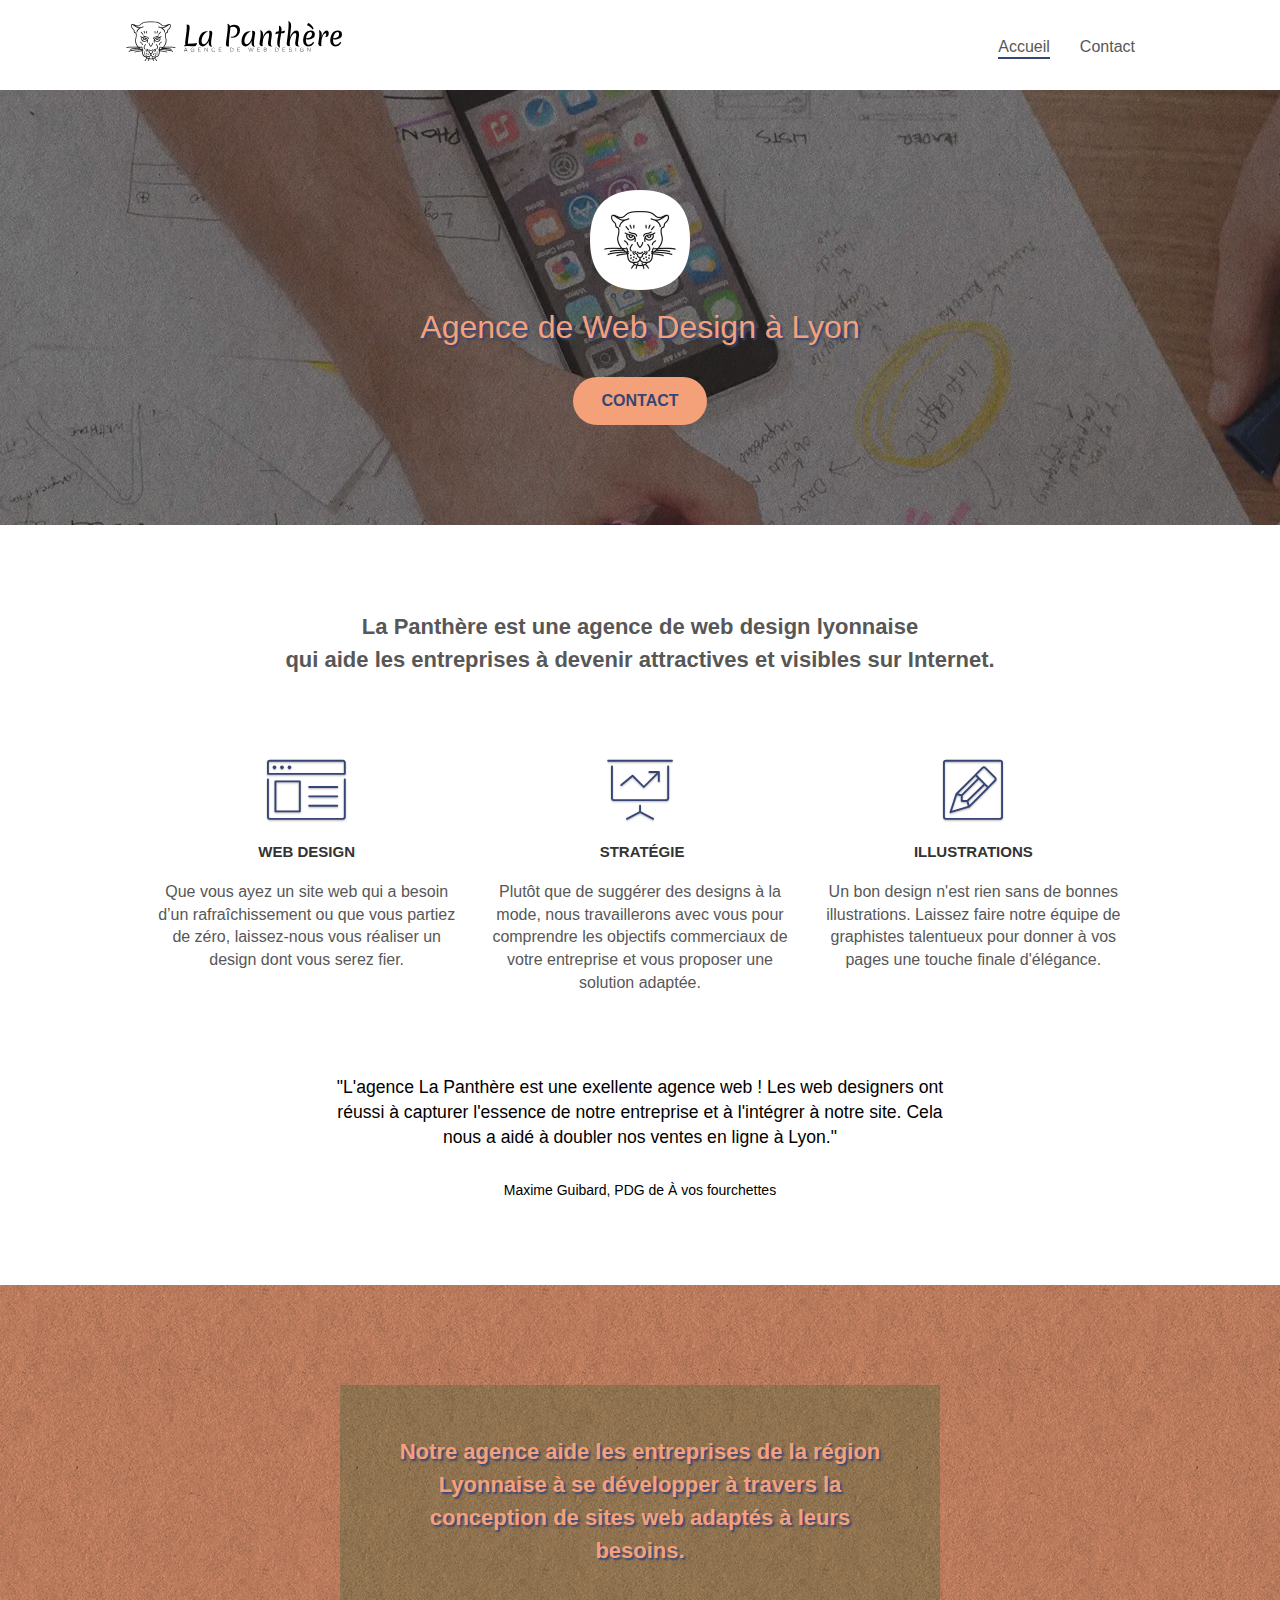
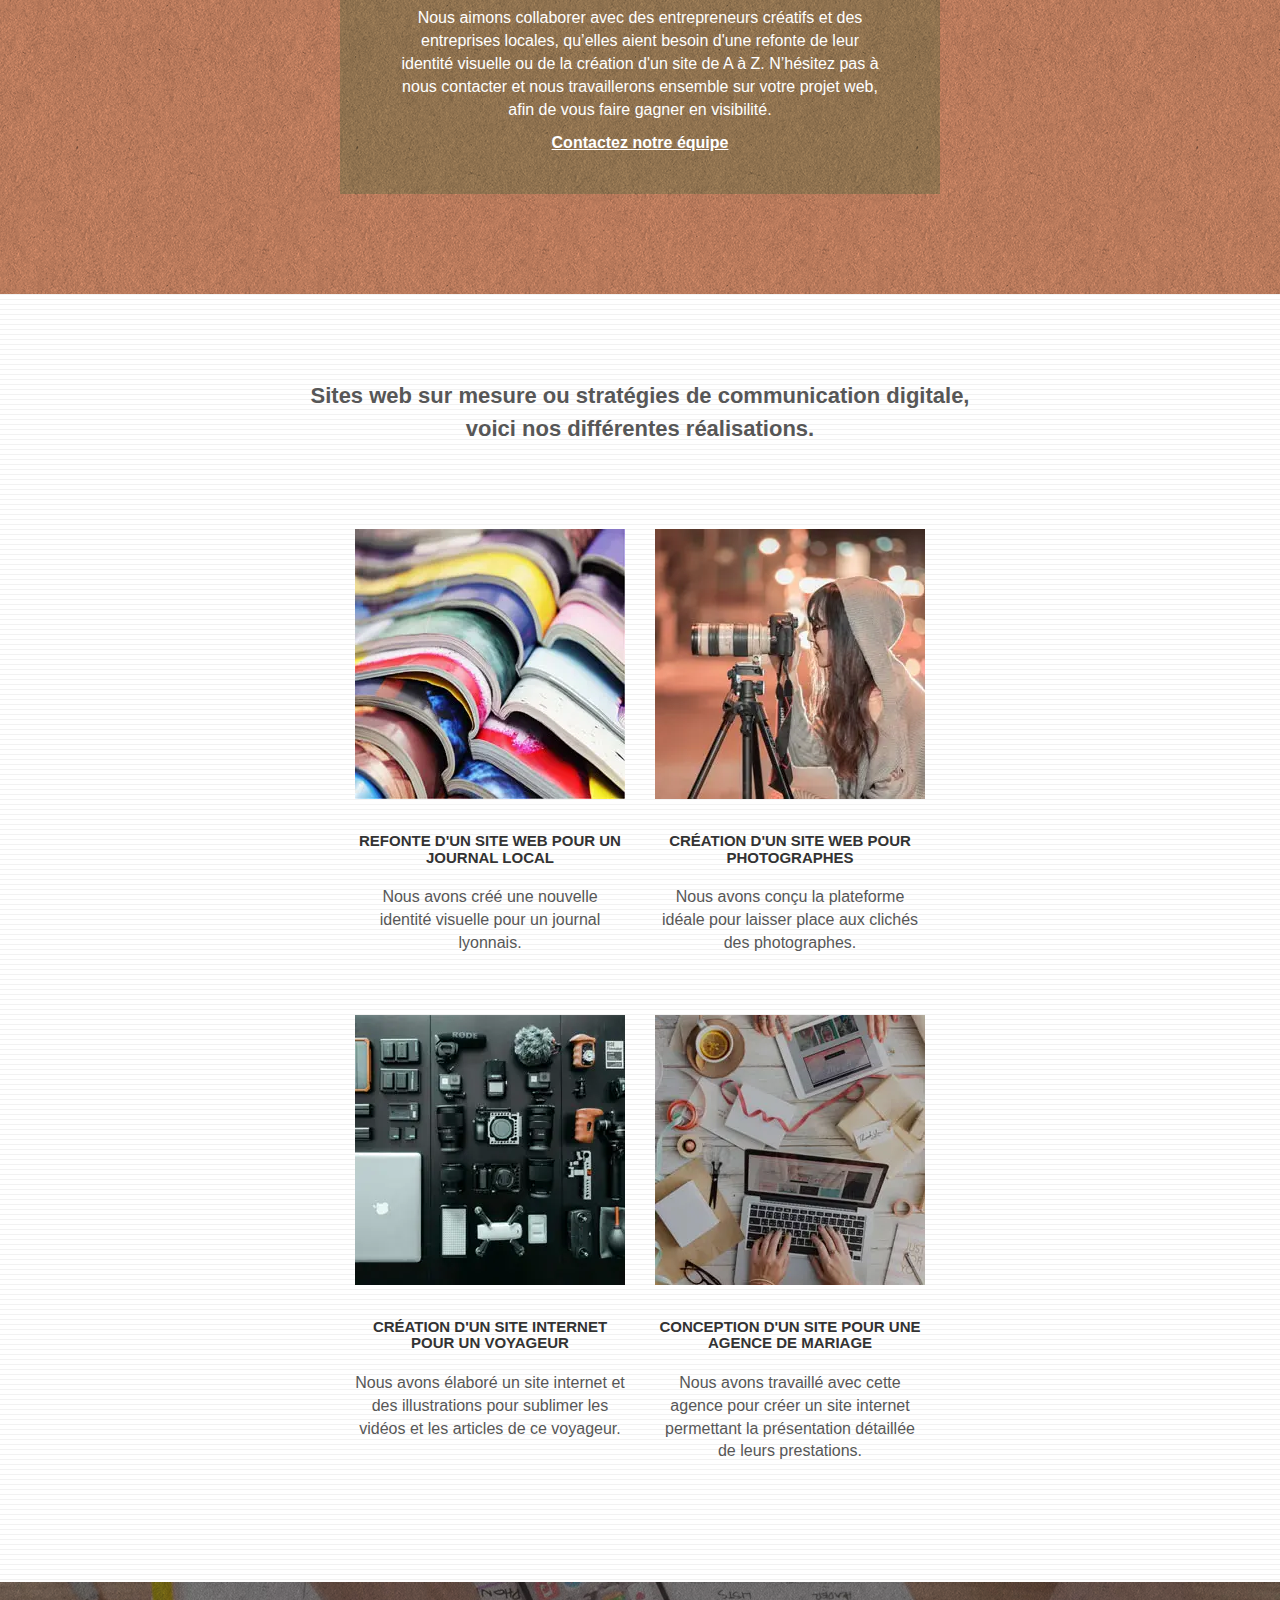
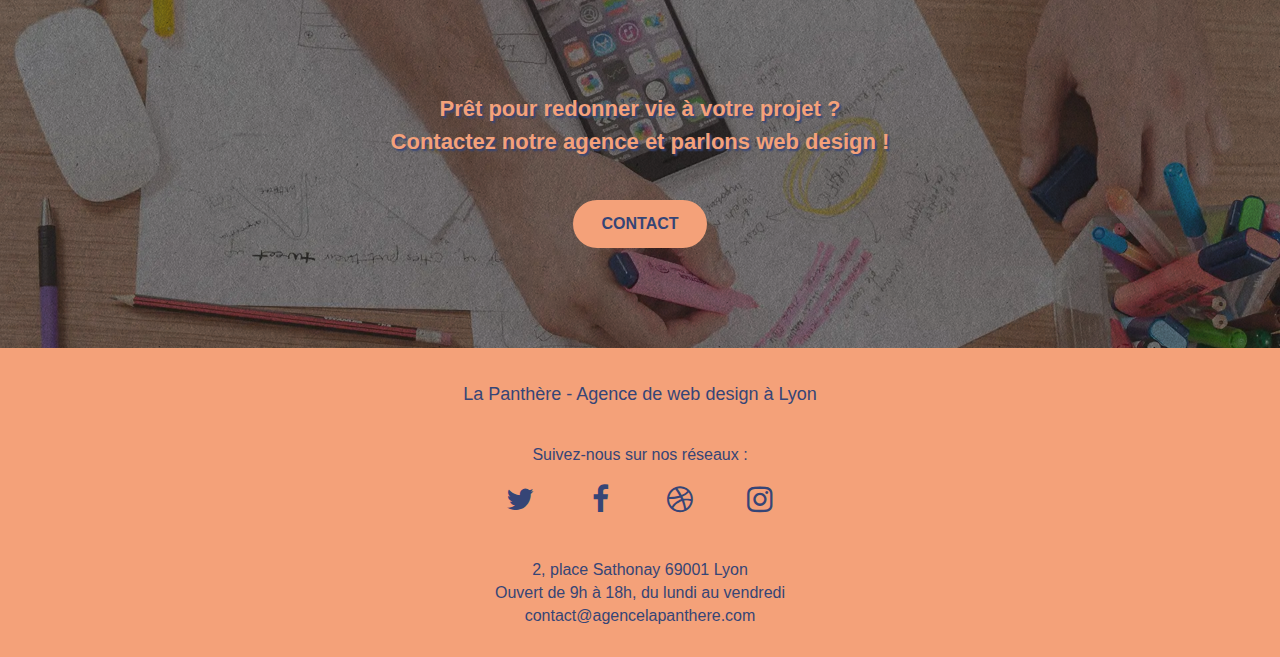
==== commit 0d3b8f89: "Fix errors from html validator" ====
--- a/index.html
+++ b/index.html
@@ -26,7 +26,7 @@
 				<nav class="navbar row" aria-label="navigation interne">
 					<div class="navbar-header">
 						<a href="index.html">
-							<img src="img/logo/logo-agence-la-panthere-monochrome.svg" alt="La Panthère, Agence de Web design - Page d’accueil" width="216" height="40" aria-current="page"/>
+							<img src="img/logo/logo-agence-la-panthere-monochrome.svg" alt="La Panthère, Agence de Web design - Page d’accueil" width="216" height="40" aria-current="page">
 						</a>
 						<button id="nav-toggle" type="button" class="ui-navbar-toggle navbar-toggle" data-toggle="collapse" data-target=".navbar-1">
 							<span class="sr-only">Ouvrir le menu de navigation</span><span class="icon-bar"></span><span class="icon-bar"></span><span class="icon-bar"></span>
@@ -56,7 +56,7 @@
 								<picture>
 									<source srcset="img/logo/logo-agence-la-panthere.webp" type="image/webp">
 									<source srcset="img/logo/logo-agence-la-panthere.png" type="image/png"> 
-									<img src="img/logo/logo-agence-la-panthere.png" class="center-block image-resize-mode" alt="Logo La Panthère" width="100" height="100"/>
+									<img src="img/logo/logo-agence-la-panthere.png" class="center-block image-resize-mode" alt="Logo La Panthère" width="100" height="100">
 								</picture>
 								<h1 class="text-center hero-bloc-text tc-orange">
 									Agence de Web Design à Lyon
@@ -159,7 +159,7 @@
 								<picture>
 									<source srcset="img/portfolio/270px/pile-de-journaux-ouverts.webp" type="image/webp" width="270" height="270">
 									<source srcset="img/portfolio/270px/pile-de-journaux-ouverts.jpg" type="image/jpeg" width="270" height="270"> 
-									<img src="img/portfolio/270px/pile-de-journaux-ouverts.jpg" alt="Pile de journaux ouverts" class="img-responsive portfolio-thumb" width="270" height="270"/>
+									<img src="img/portfolio/270px/pile-de-journaux-ouverts.jpg" alt="Pile de journaux ouverts" class="img-responsive portfolio-thumb" width="270" height="270">
 								</picture>
 							</a>
 							<h3 class="mg-md text-center">
@@ -170,11 +170,11 @@
 							</p>
 						</article>
 						<article class="col-sm-6 flex-column">
-							<a href="#" data-lightbox="img/portfolio/600px/photographe-realisant-une-prise de-vue.jpg" data-gallery-id="gallery-1" data-caption="Création d'un site web pour photographes" data-frame="snapshot-lb">
+							<a href="#" data-lightbox="img/portfolio/600px/photographe-realisant-une-prise-de-vue.jpg" data-gallery-id="gallery-1" data-caption="Création d'un site web pour photographes" data-frame="snapshot-lb">
 								<picture>
 									<source srcset="img/portfolio/270px/photographe-realisant-une-prise-de-vue.webp" type="image/webp" width="270" height="270">
 									<source srcset="img/portfolio/270px/photographe-realisant-une-prise-de-vue.jpg" type="image/jpeg" width="270" height="270"> 
-									<img src="img/portfolio/270px/photographe-realisant-une-prise de-vue.jpg" class="img-responsive portfolio-thumb" alt="Photographe réalisant une prise de vue de nuit" width="270" height="270"/>
+									<img src="img/portfolio/270px/photographe-realisant-une-prise-de-vue.jpg" class="img-responsive portfolio-thumb" alt="Photographe réalisant une prise de vue de nuit" width="270" height="270">
 								</picture>
 							</a>
 							<h3 class="mg-md text-center">
@@ -191,7 +191,7 @@
 								<picture>
 									<source srcset="img/portfolio/270px/equipement-et-accessoires-video.webp" type="image/webp" width="270" height="270">
 									<source srcset="img/portfolio/270px/equipement-et-accessoires-video.jpg" type="image/jpeg" width="270" height="270"> 
-									<img src="img/portfolio/270px/equipement-et-accessoires-video.jpg" class="img-responsive portfolio-thumb" alt="Équipement et accessoires vidéo divers" width="270" height="270"/>
+									<img src="img/portfolio/270px/equipement-et-accessoires-video.jpg" class="img-responsive portfolio-thumb" alt="Équipement et accessoires vidéo divers" width="270" height="270">
 								</picture>
 							</a>
 							<h3 class="mg-md text-center">
@@ -206,7 +206,7 @@
 								<picture>
 									<source srcset="img/portfolio/270px/planification-de-mariage.webp" type="image/webp" width="270" height="270">
 									<source srcset="img/portfolio/270px/planification-de-mariage.jpg" type="image/jpeg" width="270" height="270"> 
-									<img src="img/portfolio/270px/planification-de-mariage.jpg" class="img-responsive portfolio-thumb" alt="Planification d'un mariage" width="270" height="270"/>
+									<img src="img/portfolio/270px/planification-de-mariage.jpg" class="img-responsive portfolio-thumb" alt="Planification d'un mariage" width="270" height="270">
 								</picture>
 							</a>
 							<h3 class="mg-md text-center">
--- a/css/style.css
+++ b/css/style.css
@@ -62,7 +62,7 @@
     bottom: 0;
     width: 100%;
     z-index: 100000;
-    background: #FFFFFF url("img/pageload-spinner.gif") no-repeat center center;
+    background: #FFFFFF url("../img/pageload-spinner.gif") no-repeat center center;
 }
 
 .bloc {
@@ -129,7 +129,7 @@
 }
 
 .texture-paper::before {
-    background-image: url("img/background/texture-paper.webp");
+    background-image: url("../img/background/texture-paper.webp");
     background-size: 280px 280px;
 }
 
@@ -1026,19 +1026,19 @@
 }
 
 .bg-dots-bg {
-    background-image: url("img/background/dots-bg.webp");
+    background-image: url("../img/background/dots-bg.webp");
 }
 
 .bg-lines-h2-bg {
-    background-image: url("img/background/lines-h2-bg.webp");
+    background-image: url("../img/background/lines-h2-bg.webp");
 }
 
 .bg-banniere {
-    background-image: url("img/background/agence-la-panthere.webp");
+    background-image: url("../img/background/agence-la-panthere.webp");
 }
 
 .bg-presentation {
-    background-image: url("img/background/image-de-presentation.webp");
+    background-image: url("../img/background/image-de-presentation.webp");
 }
 
 @media (max-width: 1024px) {
